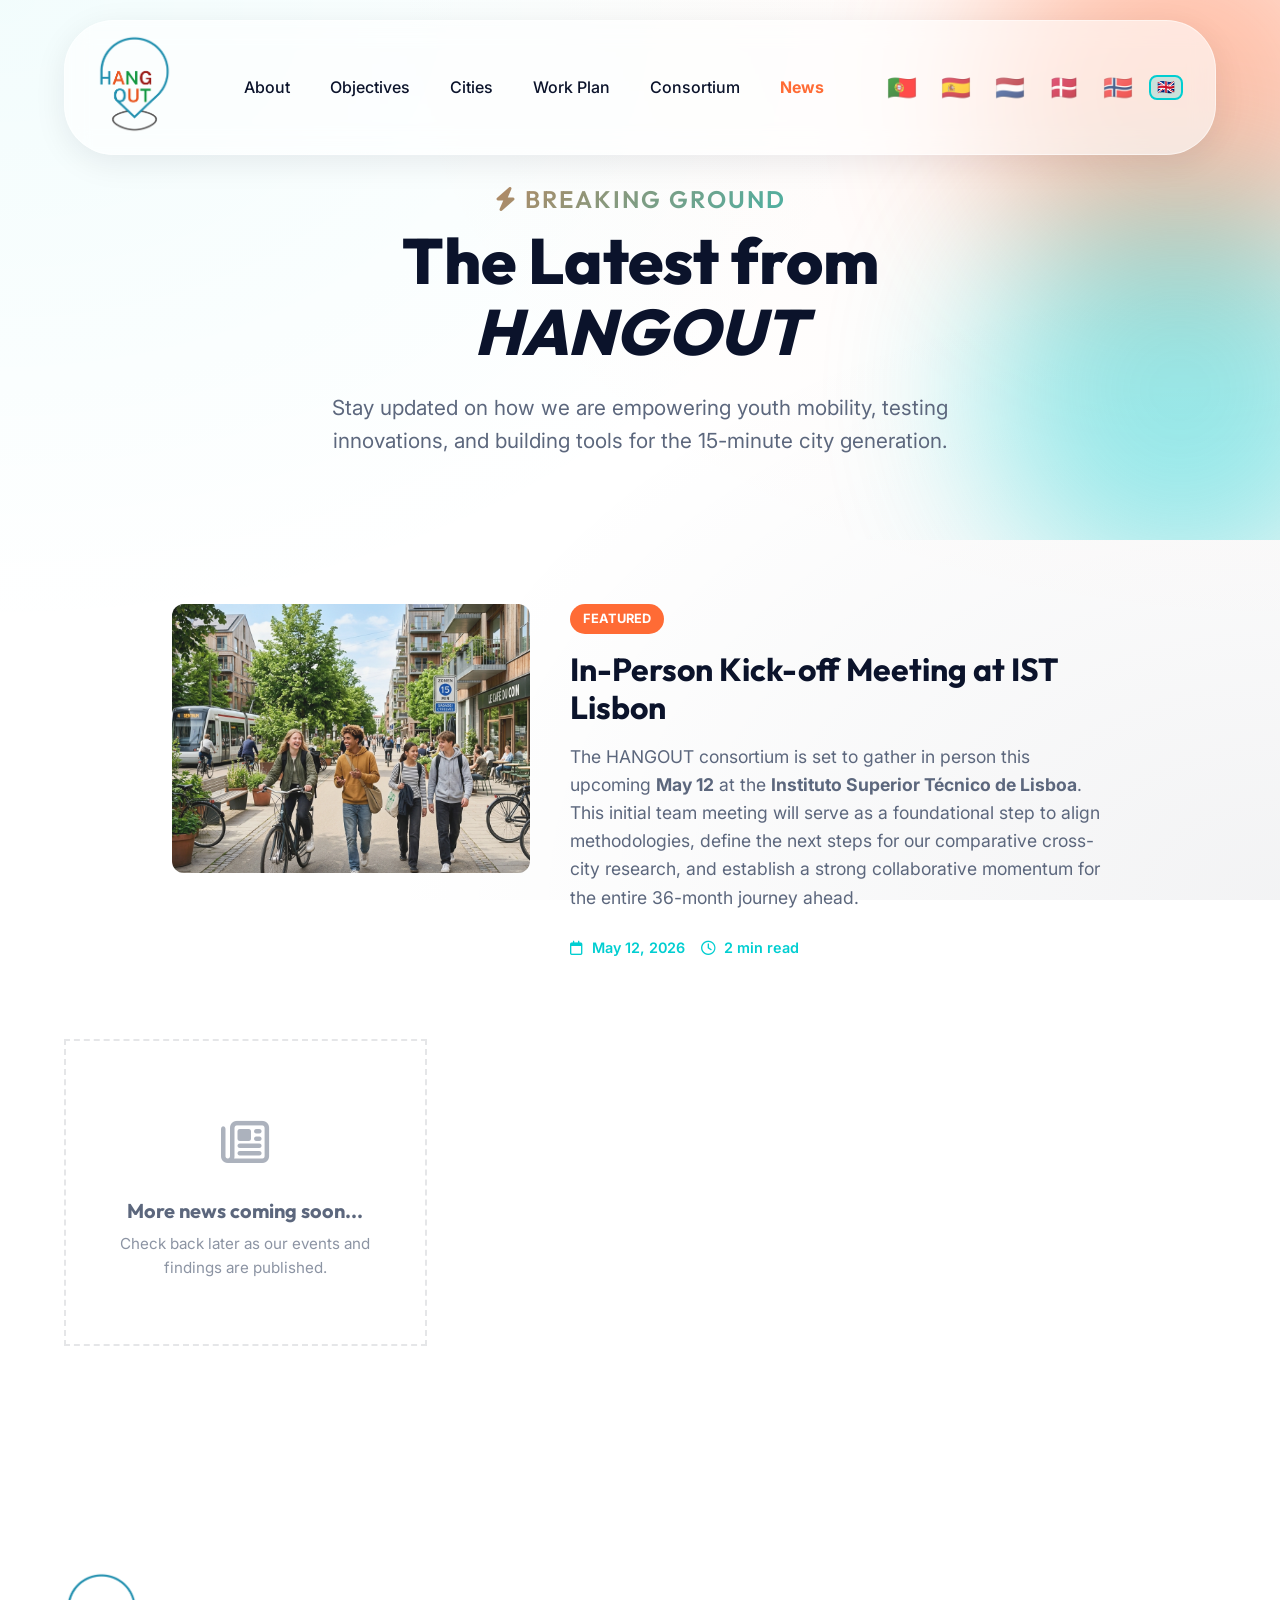
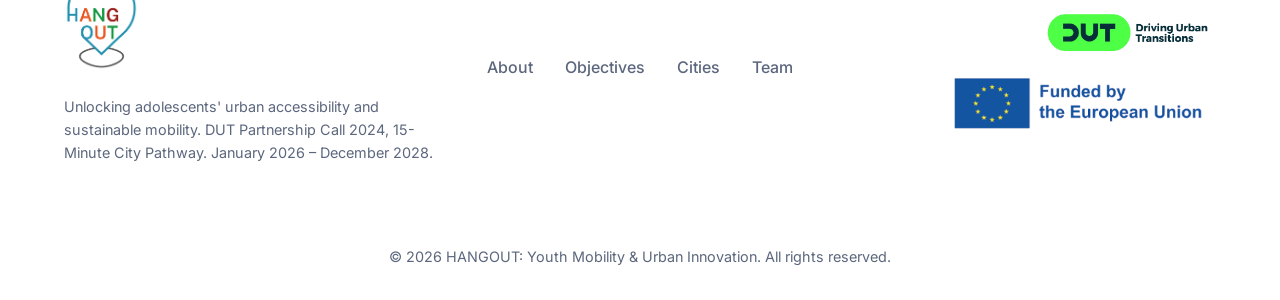
==== news.html @ 4d54ba06 "Logos global refactoring to remove backgrounds" ====
<!DOCTYPE html>
<html lang="en">

<head>
    <meta charset="UTF-8">
    <meta name="viewport" content="width=device-width, initial-scale=1.0">
    <meta name="description"
        content="Latest News - HANGOUT: Youth Mobility & Urban Innovation. Putting 14–18 year-olds at the centre of sustainable mobility planning.">
    <title>Latest News | HANGOUT Project</title>
    <link
        href="https://fonts.googleapis.com/css2?family=Inter:wght@300;400;500;600&family=Outfit:wght@400;600;800&display=swap"
        rel="stylesheet">
    <link rel="stylesheet" href="style.css">
    <link rel="stylesheet" href="https://cdnjs.cloudflare.com/ajax/libs/font-awesome/6.4.0/css/all.min.css">
</head>

<body>

    <!-- Glassmorphism Navigation -->
    <nav class="glass-nav" id="navbar">
        <div class="nav-container">
            <div class="brand">
                <a href="index.html">
                    <img src="12-logo.png" alt="Hangout Logo"
                        style="height: 100px; max-width: 350px; width: auto; object-fit: contain;">
                </a>
            </div>
            <button class="hamburger" id="hamburger" aria-label="Toggle menu">
                <i class="fa-solid fa-bars"></i>
            </button>
            <ul class="nav-links" id="nav-links">
                <li><a href="index.html#about"><span data-i18n="T_ABOUT"></span></a></li>
                <li><a href="index.html#objectives"><span data-i18n="T_OBJECTIVES"></span></a></li>
                <li><a href="index.html#cities"><span data-i18n="T_CITIES"></span></a></li>
                <li><a href="index.html#workpackages"><span data-i18n="T_WORK_PLAN"></span></a></li>
                <li><a href="index.html#consortium"><span data-i18n="T_CONSORTIUM"></span></a></li>
                <li><a href="news.html" style="color: var(--color-orange); font-weight: 700;"><span
                            data-i18n="T_NEWS"></span></a></li>
                <li class="lang-switcher" style="display: flex; gap: 8px; margin-left: 15px; align-items: center;">
                    <button class="flag-btn" data-lang="pt" title="Português (PT)"
                        onclick="switchLanguage('pt')">🇵🇹</button>
                    <button class="flag-btn" data-lang="es" title="Español" onclick="switchLanguage('es')">🇪🇸</button>
                    <button class="flag-btn" data-lang="nl" title="Nederlands"
                        onclick="switchLanguage('nl')">🇳🇱</button>
                    <button class="flag-btn" data-lang="da" title="Dansk" onclick="switchLanguage('da')">🇩🇰</button>
                    <button class="flag-btn" data-lang="no" title="Norsk" onclick="switchLanguage('no')">🇳🇴</button>
                    <button class="flag-btn active" data-lang="en" title="Reset to English"
                        onclick="switchLanguage('en')" style="font-size: 0.9rem;">🇬🇧</button>
                </li>
            </ul>
        </div>
    </nav>

    <!-- Hero Section for News -->
    <section class="hero" id="news-hero" style="min-height: 60vh; padding-top: 180px; align-items: flex-start;">
        <div class="ambient-orb orb-1" style="background: var(--color-orange);"></div>
        <div class="ambient-orb orb-2"
            style="background: var(--color-teal); width: 400px; height: 400px; right: -100px; left: auto;"></div>

        <div class="container text-center"
            style="text-align: center; max-width: 900px; margin: 0 auto; z-index: 10; position:relative;">
            <div class="subtitle text-gradient" style="font-size: 1.5rem; margin-bottom: 0.5rem;"><i
                    class="fa-solid fa-bolt"></i> <span data-i18n="T_BREAKING_GROUND"></span></div>
            <h1 class="headline" style="font-size: 4rem;"><span data-i18n="T_THE_LATEST_FROM"></span><span
                    style="font-style: italic; color: var(--color-navy);"><span data-i18n="T_HANGOUT"></span></span>
            </h1>
            <p class="description" style="margin: 0 auto; margin-top: 1.5rem; font-size: 1.3rem;"
                data-i18n="T_STAY_UPDATED_ON_HOW_WE_ARE_EMP"></p>
        </div>
    </section>

    <!-- News Grid Area -->
    <section class="news-updates" style="padding: 2rem 0 6rem; position: relative; z-index: 10;">
        <div class="container">
            <!-- News Feature Card -->
            <div class="partner-card"
                style="display: grid; grid-template-columns: 1fr 1.5fr; gap: 2.5rem; text-align: left; padding: 2rem; max-width: 1000px; margin: 0 auto 3rem; cursor: default; transform: none; height: auto;">
                <div
                    style="border-radius: 12px; overflow: hidden; background: rgba(0,0,0,0.05); aspect-ratio: 4/3; display: flex; align-items: center; justify-content: center;">
                    <img src="assets/youth_mobility_new.png" alt="Youth Mobility Kickoff"
                        style="width: 100%; height: 100%; object-fit: cover; opacity: 0.9;">
                </div>
                <div style="display: flex; flex-direction: column; justify-content: center;">
                    <span
                        style="display: inline-block; padding: 0.3rem 0.8rem; background: var(--color-orange); color: white; border-radius: 50px; font-size: 0.8rem; font-weight: 700; text-transform: uppercase; margin-bottom: 1rem; width: fit-content;"
                        data-i18n="T_FEATURED"></span>
                    <h3 style="font-family: var(--font-heading); font-size: 2rem; color: var(--color-navy); margin-bottom: 1rem; line-height: 1.2;"
                        data-i18n="T_IN_PERSON_KICK_OFF_MEETING_AT_"></h3>
                    <p style="color: var(--color-text-muted); font-size: 1.1rem; line-height: 1.6; margin-bottom: 1.5rem;"
                        data-i18n="T_THE_HANGOUT_CONSORTIUM_IS_SET_"></p>
                    <div
                        style="display: flex; align-items: center; gap: 1rem; font-size: 0.9rem; font-weight: 600; color: var(--color-teal);">
                        <span><i class="fa-regular fa-calendar" style="margin-right: 0.3rem;"></i> <span
                                data-i18n="T_MAY_12_2026"></span></span>
                        <span><i class="fa-regular fa-clock" style="margin-right: 0.3rem;"></i> <span
                                data-i18n="T_2_MIN_READ"></span></span>
                    </div>
                </div>
            </div>

            <!-- Standard News Grid -->
            <div
                style="display: grid; grid-template-columns: repeat(3, 1fr); gap: 2rem; max-width: 1200px; margin: 0 auto;">

                <div class="partner-card"
                    style="cursor: default; transform: none; height: auto; align-items: center; justify-content: center; text-align: center; padding: 4rem 2rem; background: rgba(255, 255, 255, 0.2); border: 2px dashed rgba(11, 19, 43, 0.1); min-height: 300px;">
                    <div style="font-size: 3rem; color: var(--color-text-muted); margin-bottom: 1rem; opacity: 0.5;">
                        <i class="fa-regular fa-newspaper"></i>
                    </div>
                    <h4 style="font-size: 1.25rem; color: var(--color-text-muted); margin-bottom: 0.5rem; line-height: 1.3;"
                        data-i18n="T_MORE_NEWS_COMING_SOON"></h4>
                    <p style="font-size: 0.95rem; color: var(--color-text-muted); opacity: 0.7;"
                        data-i18n="T_CHECK_BACK_LATER_AS_OUR_EVENTS"></p>
                </div>

            </div>
        </div>
    </section>

    <!-- Footer -->
    <footer class="glass-footer">
        <div class="container">
            <div class="footer-grid">
                <div>
                    <div class="brand">
                        <a href="index.html">
                            <img src="12-logo.png" alt="Hangout Logo"
                                style="height: 100px; width: auto; object-fit: contain;">
                        </a>
                    </div>
                    <p class="footer-note"><span data-i18n="T_UNLOCKING_ADOLESCENTS_URBAN_AC">Unlocking adolescents'
                            urban accessibility and sustainable mobility. DUT
                            Partnership Call 2024, 15-Minute City Pathway. January 2026 – December 2028.</span></p>
                </div>
                <ul class="footer-links">
                    <li><a href="index.html#about"><span data-i18n="T_ABOUT"></span></a></li>
                    <li><a href="index.html#objectives"><span data-i18n="T_OBJECTIVES"></span></a></li>
                    <li><a href="index.html#cities"><span data-i18n="T_CITIES"></span></a></li>
                    <li><a href="index.html#consortium"><span data-i18n="T_TEAM"></span></a></li>
                </ul>
                <div
                    style="display: flex; flex-direction: column; gap: 1rem; align-items: flex-end; justify-content: center;">
                    <img src="DUT.png" alt="DUT Logo"
                        style="height: 55px; width: auto; object-fit: contain; mix-blend-mode: multiply;">
                    <img src="EU.png" alt="EU Logo" style="height: 55px; width: auto; object-fit: contain;">
                </div>
            </div>
            <div class="copyright">
                <p>&copy; 2026 HANGOUT: Youth Mobility & Urban Innovation. All rights reserved.</p>
            </div>
        </div>
    </footer>

    <script src="script.js"></script>
    <script src="locales/en.js"></script>
    <script src="locales/pt.js"></script>
    <script src="locales/es.js"></script>
    <script src="locales/nl.js"></script>
    <script src="locales/da.js"></script>
    <script src="locales/no.js"></script>
    <script src="i18n.js"></script>
    <style>
        .flag-btn {
            background: none;
            border: 2px solid transparent;
            cursor: pointer;
            font-size: 1.5rem;
            padding: 2px 6px;
            border-radius: 8px;
            transition: all 0.2s ease;
            opacity: 0.7;
        }

        .flag-btn:hover {
            background: rgba(0, 0, 0, 0.05);
            transform: scale(1.1);
            opacity: 0.9;
        }

        .flag-btn.active {
            background: rgba(0, 206, 209, 0.2);
            border: 2px solid var(--color-teal, #00ced1);
            opacity: 1;
        }
    </style>
</body>

</html>
---- style.css ----
/* ==========================================================================
   CSS Variables & Design Tokens
   ========================================================================== */
:root {
    /* Color Palette */
    --color-bg: #FFFFFF;
    --color-text-main: #0B132B; /* Deep Navy Blue */
    --color-text-muted: #5C677D;
    
    --color-orange: #FF6B35; /* Vibrant Orange */
    --color-teal: #00CED1;   /* Teal */
    --color-navy: #0B132B;   /* Deep Navy Blue */

    /* Glassmorphism Variables */
    --glass-bg: rgba(255, 255, 255, 0.6);
    --glass-border: rgba(255, 255, 255, 0.5);
    --glass-shadow: 0 8px 32px 0 rgba(11, 19, 43, 0.08);
    --glass-blur: blur(12px);

    /* Typography */
    --font-heading: 'Outfit', sans-serif;
    --font-body: 'Inter', sans-serif;

    /* Transitions */
    --transition-smooth: all 0.4s cubic-bezier(0.25, 0.8, 0.25, 1);
}

/* ==========================================================================
   Base Styles
   ========================================================================== */
* {
    margin: 0;
    padding: 0;
    box-sizing: border-box;
}

html {
    scroll-behavior: smooth;
}

body {
    font-family: var(--font-body);
    background-color: var(--color-bg);
    color: var(--color-text-main);
    line-height: 1.6;
    overflow-x: hidden;
    /* Subtle mesh gradient background for Antigravity vibe */
    background-image: radial-gradient(at 0% 0%, rgba(0, 206, 209, 0.05) 0px, transparent 50%),
                      radial-gradient(at 100% 0%, rgba(255, 107, 53, 0.05) 0px, transparent 50%),
                      radial-gradient(at 100% 100%, rgba(11, 19, 43, 0.05) 0px, transparent 50%);
    background-attachment: fixed;
}

h1, h2, h3, h4, .subtitle, .brand-text {
    font-family: var(--font-heading);
}

a {
    text-decoration: none;
    color: inherit;
}

ul {
    list-style: none;
}

.container {
    max-width: 1400px;
    margin: 0 auto;
    padding: 0 5%;
}

/* ==========================================================================
   Typography & Utilities
   ========================================================================== */
.text-gradient {
    background: linear-gradient(135deg, var(--color-orange), var(--color-teal));
    -webkit-background-clip: text;
    -webkit-text-fill-color: transparent;
    background-clip: text;
}

.subtitle {
    font-size: 1.1rem;
    font-weight: 600;
    color: var(--color-teal);
    letter-spacing: 2px;
    text-transform: uppercase;
    margin-bottom: 1rem;
}

/* ==========================================================================
   Buttons
   ========================================================================== */
.btn-primary {
    display: inline-flex;
    align-items: center;
    justify-content: center;
    gap: 0.5rem;
    background: linear-gradient(135deg, var(--color-orange), #ff8c61);
    color: white;
    font-family: var(--font-heading);
    font-weight: 600;
    border-radius: 50px;
    transition: var(--transition-smooth);
    box-shadow: 0 10px 20px rgba(255, 107, 53, 0.3);
    border: 1px solid rgba(255, 255, 255, 0.3);
    position: relative;
    overflow: hidden;
}

.btn-primary::after {
    content: '';
    position: absolute;
    top: 0; left: -100%; width: 100%; height: 100%;
    background: linear-gradient(90deg, transparent, rgba(255,255,255,0.2), transparent);
    transition: all 0.6s ease;
}

.btn-primary:hover::after {
    left: 100%;
}

.btn-primary:hover {
    transform: translateY(-3px);
    box-shadow: 0 15px 25px rgba(255, 107, 53, 0.4);
}

.btn-primary.small {
    padding: 0.6rem 1.5rem;
    font-size: 0.95rem;
}

.btn-primary.large {
    padding: 1rem 2.5rem;
    font-size: 1.2rem;
}

.btn-outline {
    display: inline-flex;
    align-items: center;
    justify-content: center;
    gap: 0.5rem;
    background: transparent;
    color: white;
    font-family: var(--font-heading);
    font-weight: 600;
    border-radius: 50px;
    padding: 1rem 2.5rem;
    font-size: 1.2rem;
    transition: var(--transition-smooth);
    border: 2px solid rgba(255, 255, 255, 0.5);
}
.btn-outline:hover {
    background: white;
    color: var(--color-navy);
}

.btn-light {
    display: inline-flex;
    align-items: center;
    justify-content: center;
    gap: 0.5rem;
    background: white;
    color: var(--color-navy);
    font-family: var(--font-heading);
    font-weight: 600;
    border-radius: 50px;
    padding: 1rem 2.5rem;
    font-size: 1.2rem;
    transition: var(--transition-smooth);
}
.btn-light:hover {
    background: var(--color-teal);
    color: white;
    transform: translateY(-3px);
}

/* ==========================================================================
   Navigation (Glassmorphism)
   ========================================================================== */
.glass-nav {
    position: absolute;
    top: 20px;
    left: 50%;
    transform: translateX(-50%);
    width: 90%;
    max-width: 1200px;
    background: var(--glass-bg);
    backdrop-filter: var(--glass-blur);
    -webkit-backdrop-filter: var(--glass-blur);
    border: 1px solid var(--glass-border);
    border-radius: 50px;
    box-shadow: var(--glass-shadow);
    z-index: 1000;
    transition: var(--transition-smooth);
}

.nav-container {
    display: flex;
    justify-content: space-between;
    align-items: center;
    padding: 0.8rem 2rem;
}

.brand {
    display: flex;
    align-items: center;
    gap: 0.8rem;
}

.brand-text {
    font-size: 1.2rem;
    font-weight: 800;
    color: var(--color-navy);
    letter-spacing: 1px;
}

.hamburger {
    display: none;
    background: none;
    border: none;
    font-size: 1.8rem;
    color: var(--color-navy);
    cursor: pointer;
    transition: var(--transition-smooth);
}

.nav-links {
    display: flex;
    gap: 2.5rem;
    align-items: center;
}

.nav-links a {
    font-weight: 500;
    color: var(--color-text-main);
    transition: color 0.3s ease;
    position: relative;
}

.nav-links a::after {
    content: '';
    position: absolute;
    bottom: -4px;
    left: 0;
    width: 0;
    height: 2px;
    background: var(--color-teal);
    transition: width 0.3s ease;
}

.nav-links a:hover {
    color: var(--color-teal);
}

.nav-links a:hover::after {
    width: 100%;
}

/* ==========================================================================
   Hero Section
   ========================================================================== */
.hero {
    position: relative;
    min-height: 100vh;
    display: flex;
    align-items: center;
    padding-top: 150px; /* Offset for nav */
    overflow: hidden;
}

.ambient-orb {
    position: absolute;
    border-radius: 50%;
    filter: blur(80px);
    opacity: 0.4;
    z-index: -1;
    animation: floatOrb 10s infinite alternate cubic-bezier(0.4, 0, 0.2, 1);
}

.orb-1 { width: 400px; height: 400px; background: var(--color-teal); top: -100px; right: -100px; }
.orb-2 { width: 300px; height: 300px; background: var(--color-orange); bottom: -50px; left: -50px; animation-delay: -3s; }
.orb-3 { width: 250px; height: 250px; background: var(--color-navy); top: 40%; left: 30%; animation-delay: -6s; opacity: 0.2; }

@keyframes floatOrb {
    0% { transform: translate(0, 0) scale(1); }
    100% { transform: translate(30px, 50px) scale(1.1); }
}

.hero-content {
    display: grid;
    grid-template-columns: 1fr 1fr;
    gap: 3rem;
    width: 100%;
    align-items: center;
    z-index: 1;
}

.hero-text-area {
    padding-right: 2rem;
}

.headline {
    font-size: 4.5rem;
    font-weight: 800;
    line-height: 1.1;
    margin-bottom: 1.5rem;
    color: var(--color-navy);
}

.description {
    font-size: 1.2rem;
    color: var(--color-text-muted);
    margin-bottom: 2.5rem;
    max-width: 90%;
}

.hero-stats {
    display: flex; gap: 2.5rem; margin-top: 3.5rem;
    padding-top: 2.5rem; border-top: 1px solid var(--glass-border);
}
.stat-val {
    font-family: var(--font-heading); font-size: 2rem; font-weight: 600;
    color: var(--color-navy);
}
.stat-val sup { font-size: 1rem; vertical-align: super; }
.stat-lbl { font-size: 0.9rem; color: var(--color-text-muted); margin-top: 0.2rem; }

/* ==========================================================================
   Hero Composition (Antigravity 3D Area)
   ========================================================================== */
.hero-visual-area {
    position: relative;
    height: 600px;
    display: flex;
    justify-content: center;
    align-items: center;
    perspective: 1000px;
}

.composition-container {
    position: relative;
    width: 100%;
    height: 100%;
    transform-style: preserve-3d;
}

/* Main Video Glass Card */
.main-video-card {
    position: absolute;
    top: 50%;
    left: 50%;
    transform: translate(-50%, -50%);
    width: 90%;
    max-width: 600px;
    aspect-ratio: 16/9;
    background: rgba(255, 255, 255, 0.2);
    backdrop-filter: var(--glass-blur);
    border: 1px solid rgba(255, 255, 255, 0.4);
    border-radius: 24px;
    padding: 1rem;
    box-shadow: 0 20px 50px rgba(11, 19, 43, 0.15),
                inset 0 0 0 1px rgba(255, 255, 255, 0.5);
    z-index: 2;
}

.glass-header {
    display: flex;
    gap: 8px;
    margin-bottom: 12px;
}

.dot {
    width: 12px;
    height: 12px;
    border-radius: 50%;
}
.dot.red { background: #FF5F56; }
.dot.yellow { background: #FFBD2E; }
.dot.green { background: #27C93F; }

.hero-video {
    width: 100%;
    height: 100%;
    object-fit: contain;
    border-radius: 12px;
}

/* Floating Elements around video */
.floating-element {
    position: absolute;
    z-index: 3;
}

.glass-icon {
    width: 80px;
    height: 80px;
    display: flex;
    align-items: center;
    justify-content: center;
    font-size: 2.5rem;
    background: rgba(255, 255, 255, 0.7);
    backdrop-filter: blur(8px);
    border-radius: 20px;
    border: 1px solid rgba(255, 255, 255, 0.8);
    box-shadow: 0 15px 35px rgba(0,0,0,0.1);
    color: var(--color-navy);
}

.orange-glow { color: var(--color-orange) !important; box-shadow: 0 10px 25px rgba(255, 107, 53, 0.25) !important; }
.teal-glow { color: var(--color-teal) !important; box-shadow: 0 10px 25px rgba(0, 206, 209, 0.25) !important; }
.navy-glow { color: var(--color-navy) !important; box-shadow: 0 10px 25px rgba(11, 19, 43, 0.25) !important; }
.purple-glow { color: #9333ea !important; box-shadow: 0 10px 25px rgba(147, 51, 234, 0.25) !important; }
.pink-glow { color: #db2777 !important; box-shadow: 0 10px 25px rgba(219, 39, 119, 0.25) !important; }
.yellow-glow { color: #f59e0b !important; box-shadow: 0 10px 25px rgba(245, 158, 11, 0.25) !important; }

.el-1 { top: 15%; left: 10%; } /* Bicycle */
.el-2 { bottom: 15%; right: 5%; } /* Bus */
.el-3 { top: 20%; right: -5%; } /* Buildings */

/* Antigravity Animations */
.floating-element.floating-slow { animation: floatEl 6s ease-in-out infinite; }
.floating-element.floating-medium { animation: floatEl 5s ease-in-out infinite reverse; }
.floating-element.floating-fast { animation: floatEl 4s ease-in-out infinite; }
@keyframes floatEl {
    0% { transform: translateY(0px) rotate(0deg); }
    50% { transform: translateY(-15px) rotate(3deg); }
    100% { transform: translateY(0px) rotate(0deg); }
}

/* ==========================================================================
   Ticker Section
   ========================================================================== */
@keyframes tick { from{transform:translateX(0)} to{transform:translateX(-50%)} }
.ticker-wrap {
    background: rgba(255, 255, 255, 0.4);
    backdrop-filter: var(--glass-blur);
    border-top: 1px solid var(--glass-border);
    border-bottom: 1px solid var(--glass-border);
    overflow: hidden; padding: 1rem 0;
    position: relative; z-index: 10;
}
.ticker { display: inline-block; animation: tick 25s linear infinite; white-space: nowrap; }
.ticker-item {
    display: inline-flex; align-items: center; gap: 0.8rem;
    font-size: 0.9rem; font-weight: 600; letter-spacing: 0.05em;
    text-transform: uppercase; color: var(--color-navy); margin-right: 3rem;
}
.ticker-dot { width: 6px; height: 6px; border-radius: 50%; background: var(--color-orange); }

/* ==========================================================================
   About Section
   ========================================================================== */
.about { padding: 4rem 0; position: relative; z-index: 10; }
.grid-2 { display: grid; grid-template-columns: 1fr 1fr; gap: 4rem; align-items: start; }
.about-text p { margin-bottom: 1.5rem; font-size: 1.15rem; color: var(--color-text-muted); }
.about-tags { display: flex; flex-wrap: wrap; gap: 0.8rem; margin-top: 2rem; }
.tag {
    font-size: 0.85rem; font-weight: 500;
    padding: 0.5rem 1.2rem; border-radius: 50px;
    border: 1px solid var(--glass-border); color: var(--color-navy);
    background: rgba(255, 255, 255, 0.5); transition: var(--transition-smooth); cursor: default;
}
.tag:hover { background: var(--color-navy); color: white; border-color: var(--color-navy); }

.phase-card {
    background: rgba(255, 255, 255, 0.4); backdrop-filter: var(--glass-blur);
    border-radius: 20px; border: 1px solid var(--glass-border); padding: 1.5rem 2rem;
    margin-bottom: 1.5rem; transition: var(--transition-smooth);
}
.phase-card:hover { transform: translateY(-5px); background: rgba(255, 255, 255, 0.7); box-shadow: var(--glass-shadow); }
.phase-header { display: flex; align-items: center; gap: 1rem; margin-bottom: 0.8rem; }
.phase-num { width: 44px; height: 44px; border-radius: 12px; display: flex; align-items: center; justify-content: center; font-weight: 800; color: white; font-size: 1.1rem; }
.phase-num.s1 { background: var(--color-orange); }
.phase-num.s2 { background: var(--color-teal); }
.phase-num.s3 { background: var(--color-navy); }
.phase-card h4 { font-size: 1.1rem; color: var(--color-navy); margin-bottom: 0.5rem; }
.phase-card p { font-size: 0.95rem; color: var(--color-text-muted); }
.phase-months { display: block; margin-top: 0.5rem; font-size: 0.8rem; font-weight: 600; color: var(--color-teal); text-transform: uppercase;}

/* ==========================================================================
   Hero Visual Enhancement
   ========================================================================== */
.hero-image {
    width: 100%;
    height: 100%;
    object-fit: cover;
    border-radius: 12px;
}

.glass-tag {
    position: absolute;
    bottom: 15px;
    right: 15px;
    padding: 0.6rem 1.2rem;
    background: rgba(255, 255, 255, 0.4);
    backdrop-filter: blur(8px);
    -webkit-backdrop-filter: blur(8px);
    border: 1px solid rgba(255, 255, 255, 0.5);
    border-radius: 50px;
    color: var(--color-navy);
    font-weight: 700;
    font-size: 0.85rem;
    text-transform: uppercase;
    letter-spacing: 1px;
    box-shadow: 0 5px 15px rgba(0,0,0,0.1);
}

/* ==========================================================================
   Features/Objectives Section
   ========================================================================== */
.features { padding: 4rem 0; position: relative; z-index: 10; }
.section-header { text-align: center; margin-bottom: 4rem; }
.section-header h2 { font-size: 3rem; color: var(--color-navy); }

.cards-grid {
    display: grid;
    grid-template-columns: repeat(4, 1fr);
    gap: 2rem;
}

.glass-feature-card {
    background: rgba(255, 255, 255, 0.4);
    backdrop-filter: var(--glass-blur);
    border: 1px solid var(--glass-border);
    border-radius: 24px;
    padding: 2.5rem 2rem;
    display: flex; flex-direction: column;
    box-shadow: var(--glass-shadow);
    transition: all 0.5s cubic-bezier(0.25, 0.8, 0.25, 1);
    transform-style: preserve-3d;
}
.glass-feature-card:hover {
    background: rgba(255, 255, 255, 0.7);
    box-shadow: 0 25px 50px rgba(11, 19, 43, 0.1);
    border-color: rgba(255, 255, 255, 0.8);
}

.obj-so { font-weight: 800; color: var(--color-text-muted); margin-bottom: 1rem; }
.card-icon-wrapper {
    width: 60px; height: 60px; border-radius: 16px;
    display: flex; align-items: center; justify-content: center;
    font-size: 1.8rem; margin-bottom: 1.5rem;
    background: rgba(255, 255, 255, 0.8);
    box-shadow: 0 10px 20px rgba(0,0,0,0.05);
}
.card-icon-wrapper.orange { color: var(--color-orange); }
.card-icon-wrapper.teal { color: var(--color-teal); }
.card-icon-wrapper.navy { color: var(--color-navy); }
.card-icon-wrapper.purple { color: #9B5DE5; }

.glass-feature-card h3 { font-size: 1.25rem; color: var(--color-navy); margin-bottom: 1rem; font-weight: 600; line-height: 1.4; }
.glass-feature-card p { color: var(--color-text-muted); font-size: 0.95rem; }

/* ==========================================================================
   Cities Area
   ========================================================================== */
.cities { padding: 4rem 0; position: relative; z-index: 10; }
.cities-map-area { position: relative; }
.map-placeholder {
    border-radius: 24px; overflow: hidden; border: 1px solid var(--glass-border);
    height: 500px; position: relative; box-shadow: var(--glass-shadow); background: white;
}
#hangout-map { width: 100%; height: 100%; z-index: 1; }

.cities-list { display: flex; flex-direction: column; gap: 1.5rem; }
.city-row-card {
    background: rgba(255, 255, 255, 0.5); border: 1px solid var(--glass-border);
    backdrop-filter: var(--glass-blur); border-radius: 20px; padding: 1.5rem;
    display: flex; align-items: center; gap: 1.5rem; transition: var(--transition-smooth);
}
.city-row-card:hover { transform: translateX(10px); background: rgba(255, 255, 255, 0.8); box-shadow: var(--glass-shadow); }

.city-flag-big { font-size: 2.5rem; line-height: 1; }
.city-info h4 { font-size: 1.2rem; margin-bottom: 0.3rem; }
.city-info span { font-size: 0.95rem; color: var(--color-text-muted); }
.city-badge-sm {
    margin-left: auto;
    font-size: 0.75rem; font-weight: 700; text-transform: uppercase; padding: 0.4rem 0.8rem; border-radius: 50px;
}
.city-badge-sm.pilot { background: rgba(0, 206, 209, 0.2); color: var(--color-teal); }
.city-badge-sm.observer { background: rgba(11, 19, 43, 0.1); color: var(--color-navy); }

/* ==========================================================================
   Work Packages Area
   ========================================================================== */
.workpackages { padding: 4rem 0; position: relative; z-index: 10; }
.wp-grid { display: grid; grid-template-columns: 1fr 1fr; gap: 2rem; }
.wp-card {
    background: rgba(255, 255, 255, 0.5); backdrop-filter: var(--glass-blur);
    border: 1px solid var(--glass-border); border-radius: 20px; padding: 2rem;
    display: grid; grid-template-columns: auto 1fr auto; gap: 1.5rem; align-items: start;
    transition: var(--transition-smooth); box-shadow: var(--glass-shadow);
}
.wp-card:hover { transform: translateY(-5px); background: rgba(255, 255, 255, 0.8); }
.wp-num { width: 50px; height: 50px; border-radius: 12px; display: flex; align-items: center; justify-content: center; font-weight: 800; color: white; font-size: 1.2rem; }
.wp-body h4 { font-size: 1.1rem; margin-bottom: 0.5rem; }
.wp-body p { font-size: 0.95rem; color: var(--color-text-muted); }
.wp-meta { font-size: 0.85rem; font-weight: 600; color: var(--color-teal); text-align: right; }
.wp-card.full { grid-column: 1 / -1; }

/* ==========================================================================
   Consortium Area
   ========================================================================== */
.consortium { padding: 4rem 0; position: relative; z-index: 10; }
.partners-grid { display: grid; grid-template-columns: repeat(4, 1fr); gap: 2rem; }
.partner-card {
    perspective: 1000px;
    height: 340px; /* fixed height for grid */
    cursor: pointer;
    background: transparent;
}
.partner-card:hover .partner-card-inner {
    transform: translateY(-5px);
}
.partner-card-inner {
    position: relative;
    width: 100%;
    height: 100%;
    transition: transform 0.6s var(--transition-smooth);
    transform-style: preserve-3d;
}
.partner-card.flipped .partner-card-inner {
    transform: rotateY(180deg);
}
.partner-card.flipped:hover .partner-card-inner {
    transform: rotateY(180deg) translateY(-5px);
}
.partner-card-front, .partner-card-back {
    position: absolute;
    width: 100%;
    height: 100%;
    backface-visibility: hidden;
    background: rgba(255, 255, 255, 0.4); 
    backdrop-filter: var(--glass-blur); -webkit-backdrop-filter: var(--glass-blur);
    border: 1px solid var(--glass-border); border-radius: 20px; 
    padding: 2.5rem 1.5rem;
    display: flex; flex-direction: column; align-items: center; text-align: center; gap: 1.2rem;
    transition: var(--transition-smooth); box-shadow: var(--glass-shadow);
    overflow-y: auto;
}
.partner-card:hover .partner-card-front { 
    background: rgba(255, 255, 255, 0.8);
    box-shadow: 0 15px 35px rgba(11, 19, 43, 0.1);
}
.partner-card:hover .partner-card-back { 
    box-shadow: 0 15px 35px rgba(11, 19, 43, 0.1);
}
.partner-card-back {
    transform: rotateY(180deg);
    padding: 1.5rem;
    gap: 0;
    background: #FFFFFF;
}
.partner-card-front::-webkit-scrollbar, .partner-card-back::-webkit-scrollbar {
    width: 4px;
}
.partner-card-front::-webkit-scrollbar-thumb, .partner-card-back::-webkit-scrollbar-thumb {
    background: var(--color-teal);
    border-radius: 10px;
}
.partner-card-back h4 {
    color: var(--color-orange);
    margin-bottom: 0.8rem;
    width: 100%;
    text-align: center;
    font-size: 1.1rem;
    border-bottom: 1px solid rgba(11, 19, 43, 0.1);
    padding-bottom: 0.5rem;
    cursor: pointer;
    transition: color 0.3s;
    display: flex;
    justify-content: center;
    align-items: center;
    gap: 0.5rem;
}
.partner-card-back h4:hover {
    color: var(--color-teal);
}
.team-list {
    display: flex;
    flex-direction: column;
    gap: 0.8rem;
    width: 100%;
    font-size: 0.9rem;
    text-align: center;
    align-items: center;
}
.team-list > div {
    display: flex;
    flex-direction: column;
    align-items: center;
}
.team-list a {
    color: var(--color-navy);
    font-weight: 600;
    transition: color 0.3s;
    text-decoration: none;
    display: inline-flex;
    justify-content: center;
    align-items: center;
    gap: 0.5rem;
}
.team-list a:hover {
    color: var(--color-teal);
}
.team-role {
    font-size: 0.75rem;
    color: var(--color-text-muted);
    line-height: 1.2;
    display: block;
    margin-top: 0.2rem;
}
.partner-logo-wrap { height: 75px; display: flex; align-items: center; justify-content: center; }
.partner-logo-wrap img { max-height: 60px; max-width: 100%; object-fit: contain; mix-blend-mode: multiply; }
.partner-initials-fallback { width: 60px; height: 60px; border-radius: 12px; display: none; align-items: center; justify-content: center; color: white; font-weight: 800; }
.partner-card h4 { font-size: 1rem; }
.partner-country { font-size: 0.9rem; color: var(--color-text-muted); }
.partner-role-tag { font-size: 0.75rem; font-weight: 700; text-transform: uppercase; padding: 0.3rem 0.8rem; border-radius: 50px; margin-top: auto; }
.role-coord { background: rgba(255, 107, 53, 0.15); color: var(--color-orange); }
.role-partner { background: rgba(11, 19, 43, 0.1); color: var(--color-navy); }
.role-city { background: rgba(0, 206, 209, 0.15); color: var(--color-teal); }
.role-coop { background: rgba(11, 19, 43, 0.05); color: var(--color-text-muted); }

/* ==========================================================================
   CTA Section
   ========================================================================== */
.cta-section {
    background: rgba(255, 255, 255, 0.4);
    backdrop-filter: var(--glass-blur);
    padding: 6rem 0; text-align: center; color: var(--color-navy);
    border-radius: 40px; margin: 4rem 5%; position: relative; overflow: hidden;
    box-shadow: var(--glass-shadow);
    border: 1px solid var(--glass-border);
}
.cta-section::before {
    content: ''; position: absolute; top: -50%; left: -50%; width: 200%; height: 200%;
    background: radial-gradient(circle at center, rgba(0, 206, 209, 0.2) 0%, transparent 60%);
    animation: rotateGradient 20s linear infinite; z-index: 0; pointer-events: none;
}
@keyframes rotateGradient {
    100% { transform: rotate(360deg); }
}
.cta-content { position: relative; z-index: 10; }
.cta-section .section-header h2 { color: var(--color-navy); margin-bottom: 1rem; }
.cta-section p { font-size: 1.15rem; color: var(--color-text-muted); max-width: 600px; margin: 0 auto; }
.cta-buttons { display: flex; gap: 1.5rem; justify-content: center; margin-top: 2.5rem; }

/* CTA Floating Elements */
.cta-floating-elements {
    position: absolute;
    top: 0; left: 0; width: 100%; height: 100%;
    pointer-events: none;
    z-index: 1;
}

.glass-icon-mini {
    width: 60px;
    height: 60px;
    display: flex;
    align-items: center;
    justify-content: center;
    font-size: 1.5rem;
    background: rgba(255, 255, 255, 0.4);
    backdrop-filter: blur(8px);
    border-radius: 15px;
    border: 1px solid rgba(255, 255, 255, 0.6);
    box-shadow: 0 10px 25px rgba(0,0,0,0.05);
    color: var(--color-navy);
}

.cta-el-1 { top: 15%; left: 8%; }
.cta-el-2 { bottom: 20%; left: 12%; }
.cta-el-3 { top: 25%; right: 10%; }
.cta-el-4 { bottom: 15%; right: 15%; }

@media (max-width: 1024px) {
    .cta-el-1, .cta-el-4 { display: none; }
}
@media (max-width: 768px) {
    .cta-floating-elements { display: none; }
}

/* ==========================================================================
   Footer
   ========================================================================== */
.glass-footer {
    padding: 4rem 0 2rem; margin-top: 4rem;
    background: rgba(255, 255, 255, 0.5); backdrop-filter: blur(5px);
    border-top: 1px solid rgba(255, 255, 255, 0.5); color: var(--color-text-muted);
}
.footer-grid { display: grid; grid-template-columns: 1fr auto 1fr; gap: 2rem; align-items: center; margin-bottom: 3rem; }
.footer-note { font-size: 0.9rem; margin-top: 1rem; line-height: 1.6; }
.footer-links { display: flex; gap: 2rem; justify-content: center; font-weight: 500; }
.footer-links a:hover { color: var(--color-orange); }
.dut-box { background: rgba(255,255,255,0.8); border-radius: 16px; padding: 1.5rem; text-align: right; box-shadow: var(--glass-shadow); }
.dut-box small { display: block; font-size: 0.8rem; font-weight: 700; color: var(--color-teal); text-transform: uppercase; margin-bottom: 0.5rem; }
.dut-box span { font-size: 0.9rem; }
.copyright { text-align: center; border-top: 1px solid var(--glass-border); padding-top: 2rem; font-size: 0.9rem; }

/* ==========================================================================
   Responsive Design
   ========================================================================== */
@media (max-width: 1024px) {
    .hamburger { display: block; }
    .nav-links {
        position: absolute;
        top: 100%;
        left: 0;
        right: 0;
        background: rgba(255, 255, 255, 0.95);
        backdrop-filter: var(--glass-blur);
        -webkit-backdrop-filter: var(--glass-blur);
        flex-direction: column;
        padding: 2rem;
        border-radius: 20px;
        box-shadow: var(--glass-shadow);
        border: 1px solid var(--glass-border);
        gap: 1.5rem;
        opacity: 0;
        visibility: hidden;
        transform: translateY(-20px);
        transition: var(--transition-smooth);
        text-align: center;
    }
    .nav-links.active {
        opacity: 1;
        visibility: visible;
        transform: translateY(10px);
    }
    .lang-switcher {
        margin-left: 0 !important;
        justify-content: center;
        flex-wrap: wrap;
        margin-top: 1rem;
    }

    .headline { font-size: 3.5rem; }
    .grid-2 { grid-template-columns: 1fr; }
    .about-text { padding-right: 0; }
    .cards-grid, .partners-grid { grid-template-columns: repeat(2, 1fr); }
    .footer-grid { grid-template-columns: 1fr; text-align: center; }
    .dut-box { text-align: center; }
    .wp-grid { grid-template-columns: 1fr; }
}

@media (max-width: 768px) {
    .hero-content { grid-template-columns: 1fr; text-align: center; padding-top: 4rem; }
    .hero-text-area { padding-right: 0; }
    .hero-stats { justify-content: center; flex-wrap: wrap; }
    
    .cards-grid, .partners-grid { grid-template-columns: 1fr; }
    .cta-buttons { flex-direction: column; }
}
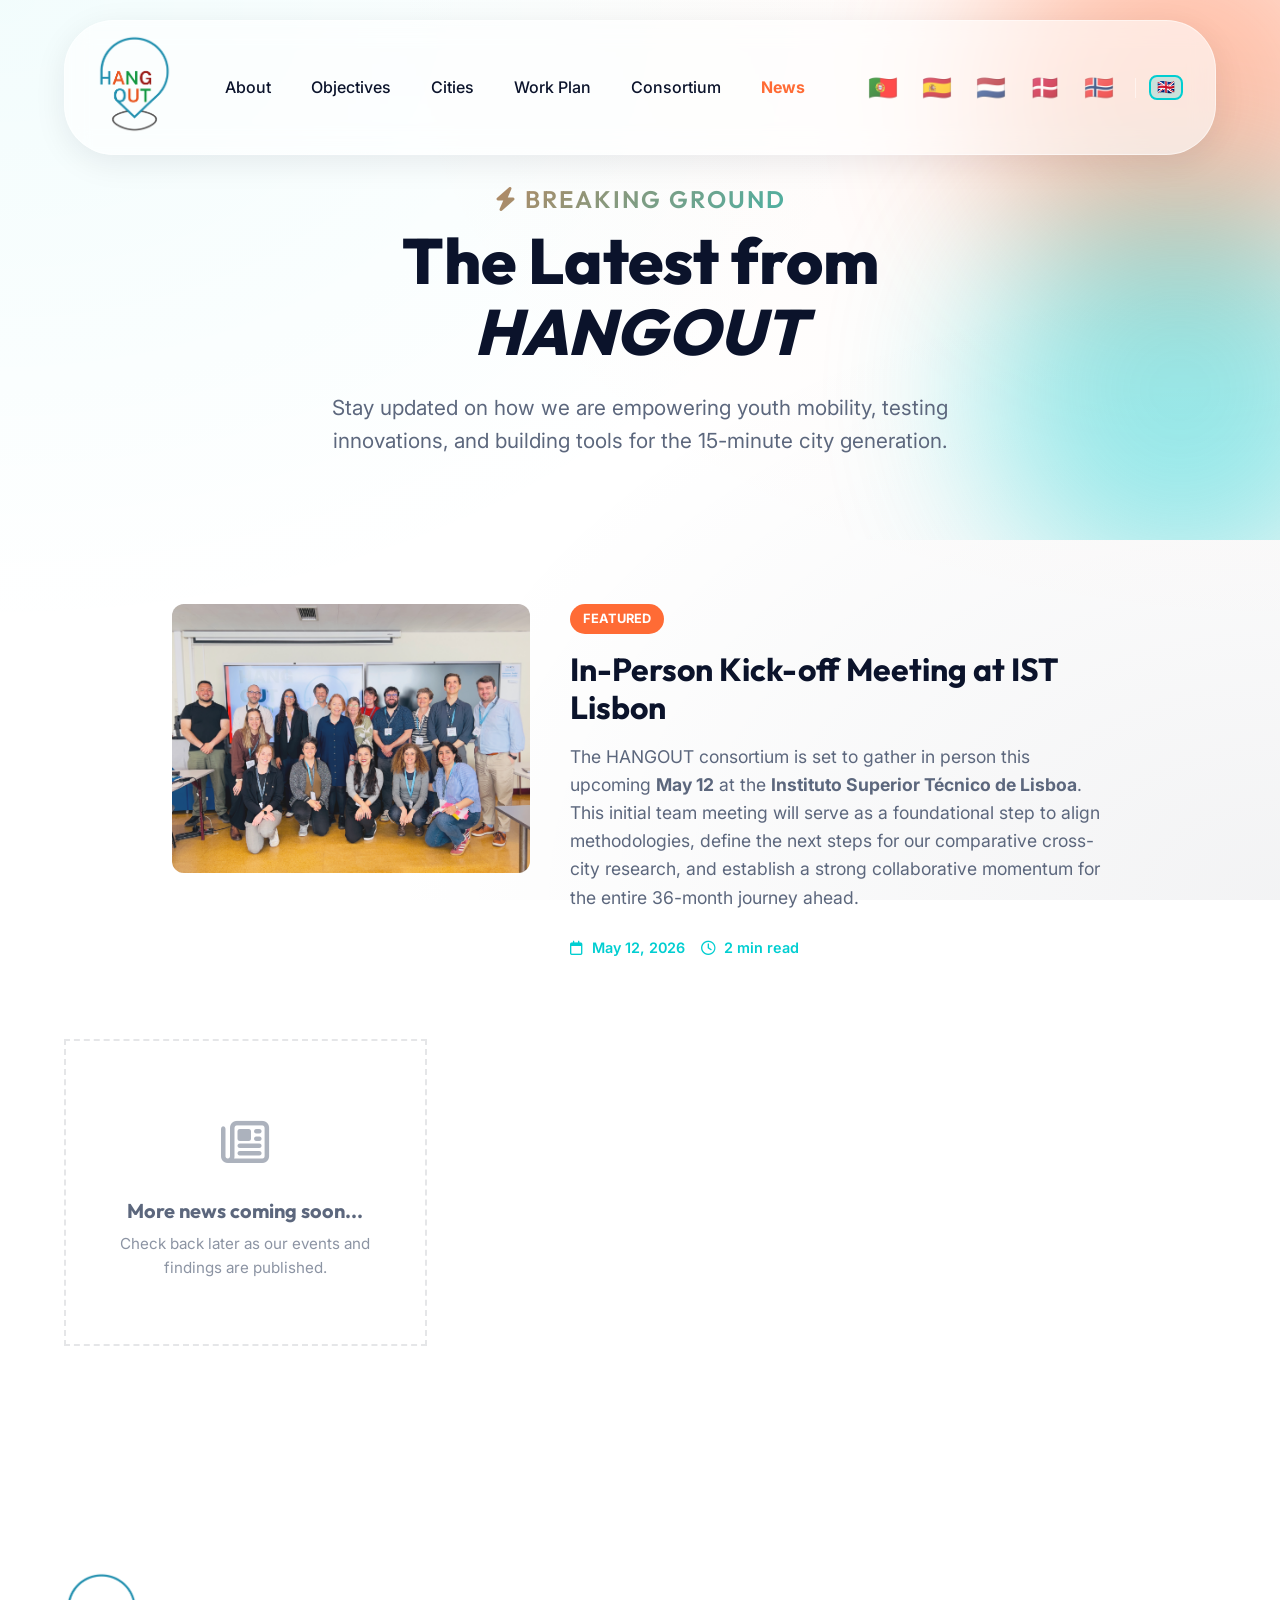
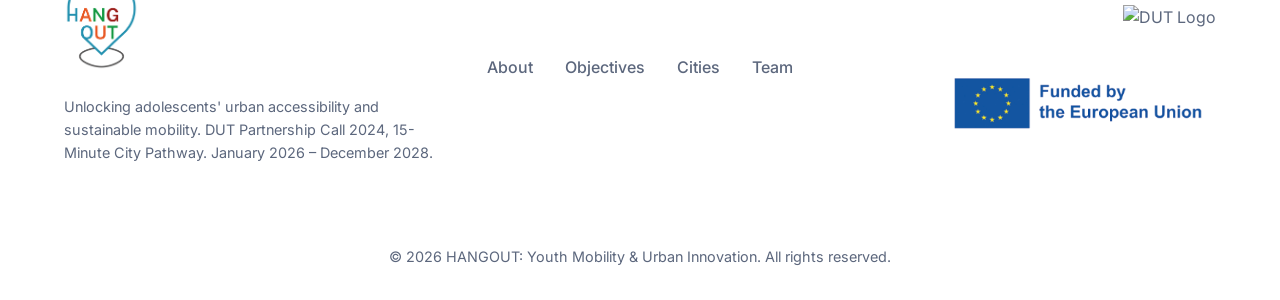
==== commit 05d6be48: "news_consortium" ====
--- a/news.html
+++ b/news.html
@@ -25,27 +25,21 @@
                         style="height: 100px; max-width: 350px; width: auto; object-fit: contain;">
                 </a>
             </div>
-            <button class="hamburger" id="hamburger" aria-label="Toggle menu">
-                <i class="fa-solid fa-bars"></i>
-            </button>
-            <ul class="nav-links" id="nav-links">
-                <li><a href="index.html#about"><span data-i18n="T_ABOUT"></span></a></li>
-                <li><a href="index.html#objectives"><span data-i18n="T_OBJECTIVES"></span></a></li>
-                <li><a href="index.html#cities"><span data-i18n="T_CITIES"></span></a></li>
-                <li><a href="index.html#workpackages"><span data-i18n="T_WORK_PLAN"></span></a></li>
-                <li><a href="index.html#consortium"><span data-i18n="T_CONSORTIUM"></span></a></li>
-                <li><a href="news.html" style="color: var(--color-orange); font-weight: 700;"><span
-                            data-i18n="T_NEWS"></span></a></li>
+            <ul class="nav-links">
+                <li><a href="index.html#about">About</a></li>
+                <li><a href="index.html#objectives">Objectives</a></li>
+                <li><a href="index.html#cities">Cities</a></li>
+                <li><a href="index.html#workpackages">Work Plan</a></li>
+                <li><a href="index.html#consortium">Consortium</a></li>
+                <li><a href="news.html" style="color: var(--color-orange); font-weight: 700;">News</a></li>
                 <li class="lang-switcher" style="display: flex; gap: 8px; margin-left: 15px; align-items: center;">
-                    <button class="flag-btn" data-lang="pt" title="Português (PT)"
-                        onclick="switchLanguage('pt')">🇵🇹</button>
+                    <button class="flag-btn" data-lang="pt" title="Português (PT)" onclick="switchLanguage('pt')">🇵🇹</button>
                     <button class="flag-btn" data-lang="es" title="Español" onclick="switchLanguage('es')">🇪🇸</button>
-                    <button class="flag-btn" data-lang="nl" title="Nederlands"
-                        onclick="switchLanguage('nl')">🇳🇱</button>
+                    <button class="flag-btn" data-lang="nl" title="Nederlands" onclick="switchLanguage('nl')">🇳🇱</button>
                     <button class="flag-btn" data-lang="da" title="Dansk" onclick="switchLanguage('da')">🇩🇰</button>
                     <button class="flag-btn" data-lang="no" title="Norsk" onclick="switchLanguage('no')">🇳🇴</button>
-                    <button class="flag-btn active" data-lang="en" title="Reset to English"
-                        onclick="switchLanguage('en')" style="font-size: 0.9rem;">🇬🇧</button>
+                    <div style="width: 1px; height: 20px; background: var(--glass-border); margin: 0 5px;"></div>
+                    <button class="flag-btn active" data-lang="en" title="Reset to English" onclick="switchLanguage('en')" style="font-size: 0.9rem;">🇬🇧</button>
                 </li>
             </ul>
         </div>
@@ -60,12 +54,13 @@
         <div class="container text-center"
             style="text-align: center; max-width: 900px; margin: 0 auto; z-index: 10; position:relative;">
             <div class="subtitle text-gradient" style="font-size: 1.5rem; margin-bottom: 0.5rem;"><i
-                    class="fa-solid fa-bolt"></i> <span data-i18n="T_BREAKING_GROUND"></span></div>
-            <h1 class="headline" style="font-size: 4rem;"><span data-i18n="T_THE_LATEST_FROM"></span><span
-                    style="font-style: italic; color: var(--color-navy);"><span data-i18n="T_HANGOUT"></span></span>
-            </h1>
-            <p class="description" style="margin: 0 auto; margin-top: 1.5rem; font-size: 1.3rem;"
-                data-i18n="T_STAY_UPDATED_ON_HOW_WE_ARE_EMP"></p>
+                    class="fa-solid fa-bolt"></i> Breaking Ground</div>
+            <h1 class="headline" style="font-size: 4rem;">The Latest from <span
+                    style="font-style: italic; color: var(--color-navy);">HANGOUT</span></h1>
+            <p class="description" style="margin: 0 auto; margin-top: 1.5rem; font-size: 1.3rem;">
+                Stay updated on how we are empowering youth mobility, testing innovations, and building tools for the
+                15-minute city generation.
+            </p>
         </div>
     </section>
 
@@ -77,23 +72,26 @@
                 style="display: grid; grid-template-columns: 1fr 1.5fr; gap: 2.5rem; text-align: left; padding: 2rem; max-width: 1000px; margin: 0 auto 3rem; cursor: default; transform: none; height: auto;">
                 <div
                     style="border-radius: 12px; overflow: hidden; background: rgba(0,0,0,0.05); aspect-ratio: 4/3; display: flex; align-items: center; justify-content: center;">
-                    <img src="assets/youth_mobility_new.png" alt="Youth Mobility Kickoff"
+                    <img src="IMG_4192.jpeg" alt="Youth Mobility Kickoff"
                         style="width: 100%; height: 100%; object-fit: cover; opacity: 0.9;">
                 </div>
                 <div style="display: flex; flex-direction: column; justify-content: center;">
                     <span
-                        style="display: inline-block; padding: 0.3rem 0.8rem; background: var(--color-orange); color: white; border-radius: 50px; font-size: 0.8rem; font-weight: 700; text-transform: uppercase; margin-bottom: 1rem; width: fit-content;"
-                        data-i18n="T_FEATURED"></span>
-                    <h3 style="font-family: var(--font-heading); font-size: 2rem; color: var(--color-navy); margin-bottom: 1rem; line-height: 1.2;"
-                        data-i18n="T_IN_PERSON_KICK_OFF_MEETING_AT_"></h3>
-                    <p style="color: var(--color-text-muted); font-size: 1.1rem; line-height: 1.6; margin-bottom: 1.5rem;"
-                        data-i18n="T_THE_HANGOUT_CONSORTIUM_IS_SET_"></p>
+                        style="display: inline-block; padding: 0.3rem 0.8rem; background: var(--color-orange); color: white; border-radius: 50px; font-size: 0.8rem; font-weight: 700; text-transform: uppercase; margin-bottom: 1rem; width: fit-content;">Featured</span>
+                    <h3
+                        style="font-family: var(--font-heading); font-size: 2rem; color: var(--color-navy); margin-bottom: 1rem; line-height: 1.2;">
+                        In-Person Kick-off Meeting at IST Lisbon</h3>
+                    <p
+                        style="color: var(--color-text-muted); font-size: 1.1rem; line-height: 1.6; margin-bottom: 1.5rem;">
+                        The HANGOUT consortium is set to gather in person this upcoming <strong>May 12</strong> at the
+                        <strong>Instituto Superior Técnico de Lisboa</strong>. This initial team meeting will serve as a
+                        foundational step to align methodologies, define the next steps for our comparative cross-city
+                        research, and establish a strong collaborative momentum for the entire 36-month journey ahead.
+                    </p>
                     <div
                         style="display: flex; align-items: center; gap: 1rem; font-size: 0.9rem; font-weight: 600; color: var(--color-teal);">
-                        <span><i class="fa-regular fa-calendar" style="margin-right: 0.3rem;"></i> <span
-                                data-i18n="T_MAY_12_2026"></span></span>
-                        <span><i class="fa-regular fa-clock" style="margin-right: 0.3rem;"></i> <span
-                                data-i18n="T_2_MIN_READ"></span></span>
+                        <span><i class="fa-regular fa-calendar" style="margin-right: 0.3rem;"></i> May 12, 2026</span>
+                        <span><i class="fa-regular fa-clock" style="margin-right: 0.3rem;"></i> 2 min read</span>
                     </div>
                 </div>
             </div>
@@ -107,10 +105,11 @@
                     <div style="font-size: 3rem; color: var(--color-text-muted); margin-bottom: 1rem; opacity: 0.5;">
                         <i class="fa-regular fa-newspaper"></i>
                     </div>
-                    <h4 style="font-size: 1.25rem; color: var(--color-text-muted); margin-bottom: 0.5rem; line-height: 1.3;"
-                        data-i18n="T_MORE_NEWS_COMING_SOON"></h4>
-                    <p style="font-size: 0.95rem; color: var(--color-text-muted); opacity: 0.7;"
-                        data-i18n="T_CHECK_BACK_LATER_AS_OUR_EVENTS"></p>
+                    <h4
+                        style="font-size: 1.25rem; color: var(--color-text-muted); margin-bottom: 0.5rem; line-height: 1.3;">
+                        More news coming soon...</h4>
+                    <p style="font-size: 0.95rem; color: var(--color-text-muted); opacity: 0.7;">Check back later as our
+                        events and findings are published.</p>
                 </div>
 
             </div>
@@ -128,20 +127,17 @@
                                 style="height: 100px; width: auto; object-fit: contain;">
                         </a>
                     </div>
-                    <p class="footer-note"><span data-i18n="T_UNLOCKING_ADOLESCENTS_URBAN_AC">Unlocking adolescents'
-                            urban accessibility and sustainable mobility. DUT
-                            Partnership Call 2024, 15-Minute City Pathway. January 2026 – December 2028.</span></p>
+                    <p class="footer-note">Unlocking adolescents' urban accessibility and sustainable mobility. DUT
+                        Partnership Call 2024, 15-Minute City Pathway. January 2026 – December 2028.</p>
                 </div>
                 <ul class="footer-links">
-                    <li><a href="index.html#about"><span data-i18n="T_ABOUT"></span></a></li>
-                    <li><a href="index.html#objectives"><span data-i18n="T_OBJECTIVES"></span></a></li>
-                    <li><a href="index.html#cities"><span data-i18n="T_CITIES"></span></a></li>
-                    <li><a href="index.html#consortium"><span data-i18n="T_TEAM"></span></a></li>
+                    <li><a href="index.html#about">About</a></li>
+                    <li><a href="index.html#objectives">Objectives</a></li>
+                    <li><a href="index.html#cities">Cities</a></li>
+                    <li><a href="index.html#consortium">Team</a></li>
                 </ul>
-                <div
-                    style="display: flex; flex-direction: column; gap: 1rem; align-items: flex-end; justify-content: center;">
-                    <img src="DUT.png" alt="DUT Logo"
-                        style="height: 55px; width: auto; object-fit: contain; mix-blend-mode: multiply;">
+                <div style="display: flex; flex-direction: column; gap: 1rem; align-items: flex-end; justify-content: center;">
+                    <img src="DUT.jpg" alt="DUT Logo" style="height: 55px; width: auto; object-fit: contain; mix-blend-mode: multiply;">
                     <img src="EU.png" alt="EU Logo" style="height: 55px; width: auto; object-fit: contain;">
                 </div>
             </div>
@@ -151,14 +147,66 @@
         </div>
     </footer>
 
-    <script src="script.js"></script>
-    <script src="locales/en.js"></script>
-    <script src="locales/pt.js"></script>
-    <script src="locales/es.js"></script>
-    <script src="locales/nl.js"></script>
-    <script src="locales/da.js"></script>
-    <script src="locales/no.js"></script>
-    <script src="i18n.js"></script>
+    <script src="translations.js"></script>
+    <script type="text/javascript">
+        let currentLang = 'en';
+
+        function switchLanguage(lang) {
+            if (currentLang === lang) return;
+            currentLang = lang;
+
+            // Update active state of buttons
+            document.querySelectorAll('.flag-btn').forEach(btn => {
+                if (btn.dataset.lang === lang) {
+                    btn.classList.add('active');
+                } else {
+                    btn.classList.remove('active');
+                }
+            });
+
+            // Translate all text nodes
+            const walk = document.createTreeWalker(document.body, NodeFilter.SHOW_TEXT, null, false);
+            let node;
+            const nodesToUpdate = [];
+            while(node = walk.nextNode()) {
+                if (node.parentElement && node.parentElement.tagName === 'SCRIPT') continue;
+                if (node.parentElement && node.parentElement.tagName === 'STYLE') continue;
+                
+                const text = node.nodeValue.trim();
+                if (!text || text === '') continue;
+                
+                // Store original English text if not already stored
+                if (!node.originalText) {
+                    node.originalText = node.nodeValue;
+                }
+
+                const originalText = node.originalText;
+                
+                // Match leading whitespace, content, and trailing whitespace
+                const match = originalText.match(/^(\s*)([\s\S]*?)(\s*)$/);
+                if (!match) continue;
+                
+                // Normalize internal whitespace (newlines, tabs) to a single space for dictionary lookup
+                const lookupKey = match[2].replace(/\s+/g, ' ');
+                const lookupKeyFull = originalText.replace(/\s+/g, ' ');
+                if (!lookupKey) continue;
+                
+                // If translation exists, update
+                if (translations[lang] && translations[lang][lookupKey]) {
+                    nodesToUpdate.push({ node, newValue: match[1] + translations[lang][lookupKey] + match[3] });
+                } else if (translations[lang] && translations[lang][lookupKeyFull]) {
+                    nodesToUpdate.push({ node, newValue: translations[lang][lookupKeyFull] });
+                } else if (lang === 'en') {
+                    // Reset to English
+                    nodesToUpdate.push({ node, newValue: originalText });
+                }
+            }
+            
+            nodesToUpdate.forEach(item => {
+                item.node.nodeValue = item.newValue;
+            });
+        }
+    </script>
     <style>
         .flag-btn {
             background: none;
@@ -170,13 +218,11 @@
             transition: all 0.2s ease;
             opacity: 0.7;
         }
-
         .flag-btn:hover {
             background: rgba(0, 0, 0, 0.05);
             transform: scale(1.1);
             opacity: 0.9;
         }
-
         .flag-btn.active {
             background: rgba(0, 206, 209, 0.2);
             border: 2px solid var(--color-teal, #00ced1);
--- a/style.css
+++ b/style.css
@@ -798,6 +798,19 @@
 .dut-box small { display: block; font-size: 0.8rem; font-weight: 700; color: var(--color-teal); text-transform: uppercase; margin-bottom: 0.5rem; }
 .dut-box span { font-size: 0.9rem; }
 .copyright { text-align: center; border-top: 1px solid var(--glass-border); padding-top: 2rem; font-size: 0.9rem; }
+
+/* ==========================================================================
+   News Page Layouts
+   ========================================================================== */
+.news-feature-card {
+    display: grid;
+    grid-template-columns: 1fr 1.5fr;
+}
+
+.news-grid {
+    display: grid;
+    grid-template-columns: repeat(3, 1fr);
+}
 
 /* ==========================================================================
    Responsive Design
@@ -840,6 +853,7 @@
     .grid-2 { grid-template-columns: 1fr; }
     .about-text { padding-right: 0; }
     .cards-grid, .partners-grid { grid-template-columns: repeat(2, 1fr); }
+    .news-grid { grid-template-columns: repeat(2, 1fr); }
     .footer-grid { grid-template-columns: 1fr; text-align: center; }
     .dut-box { text-align: center; }
     .wp-grid { grid-template-columns: 1fr; }
@@ -851,5 +865,7 @@
     .hero-stats { justify-content: center; flex-wrap: wrap; }
     
     .cards-grid, .partners-grid { grid-template-columns: 1fr; }
+    .news-feature-card { grid-template-columns: 1fr; }
+    .news-grid { grid-template-columns: 1fr; }
     .cta-buttons { flex-direction: column; }
 }
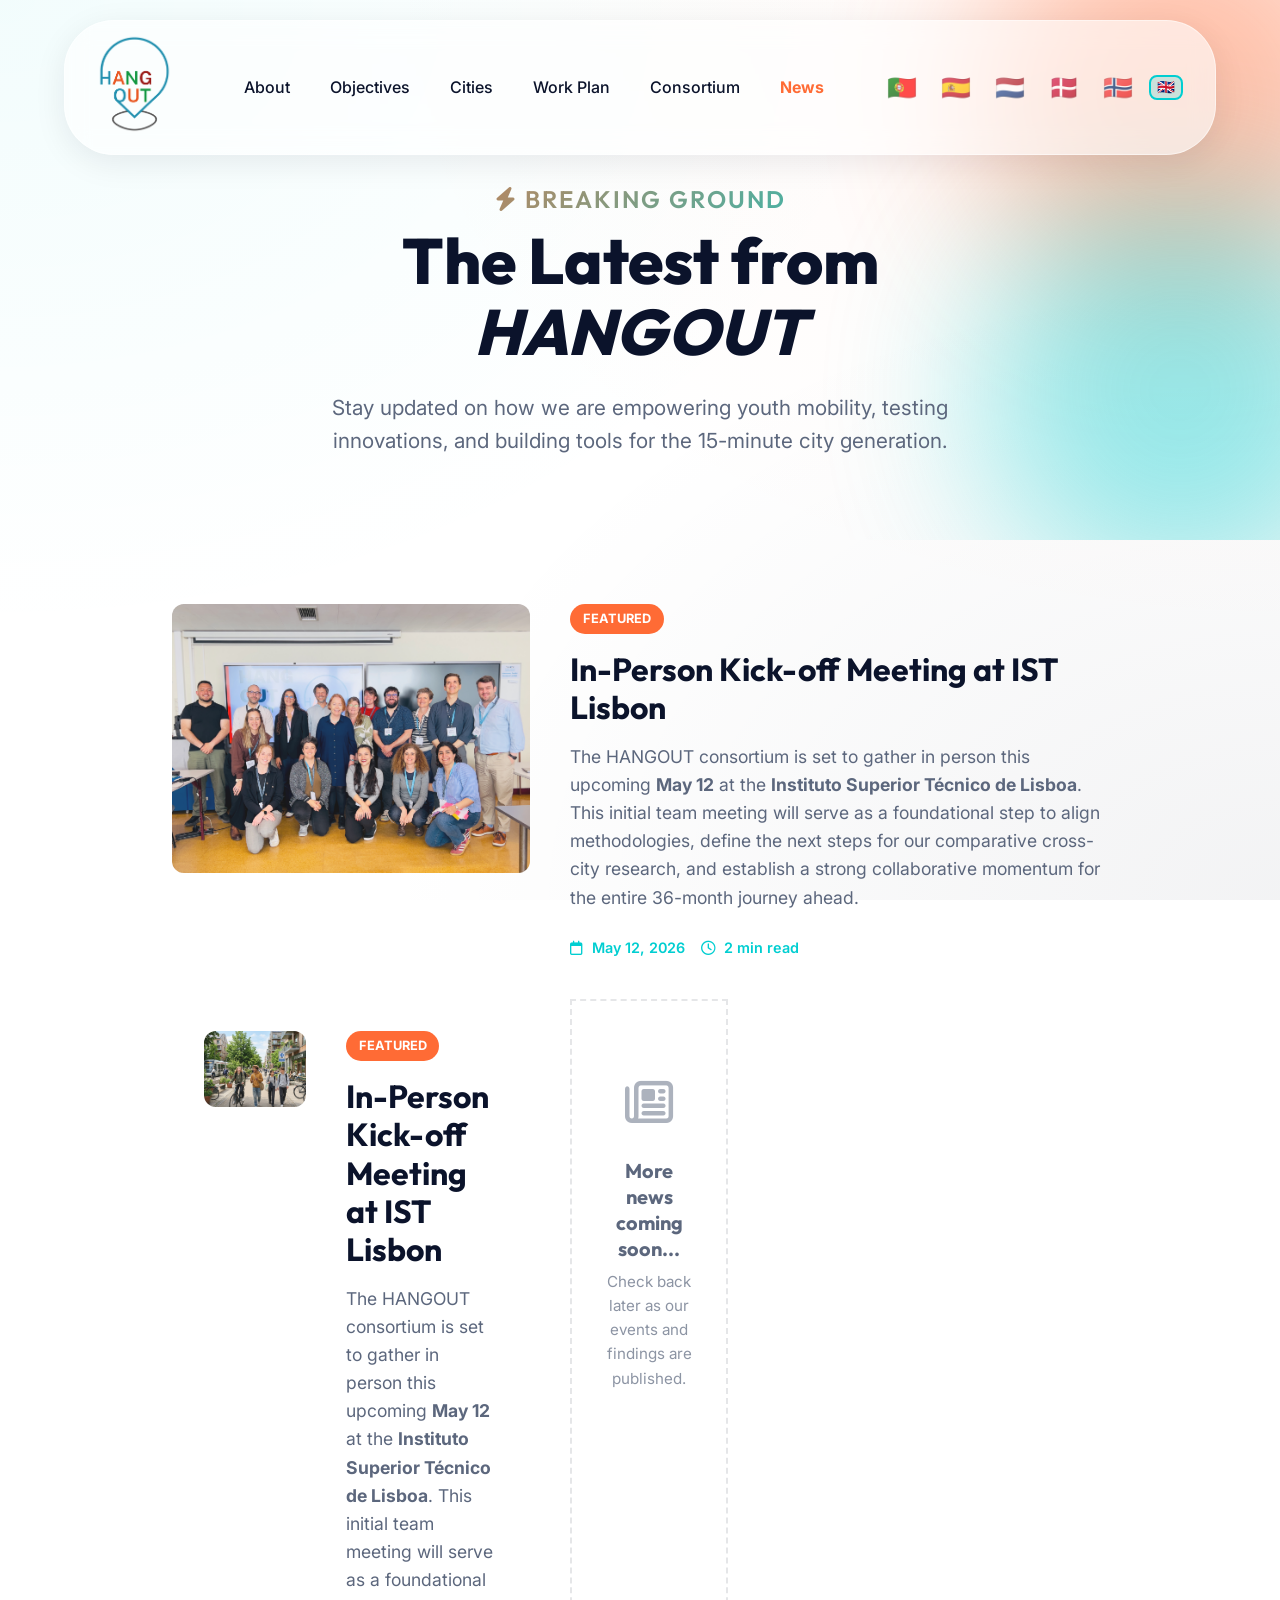
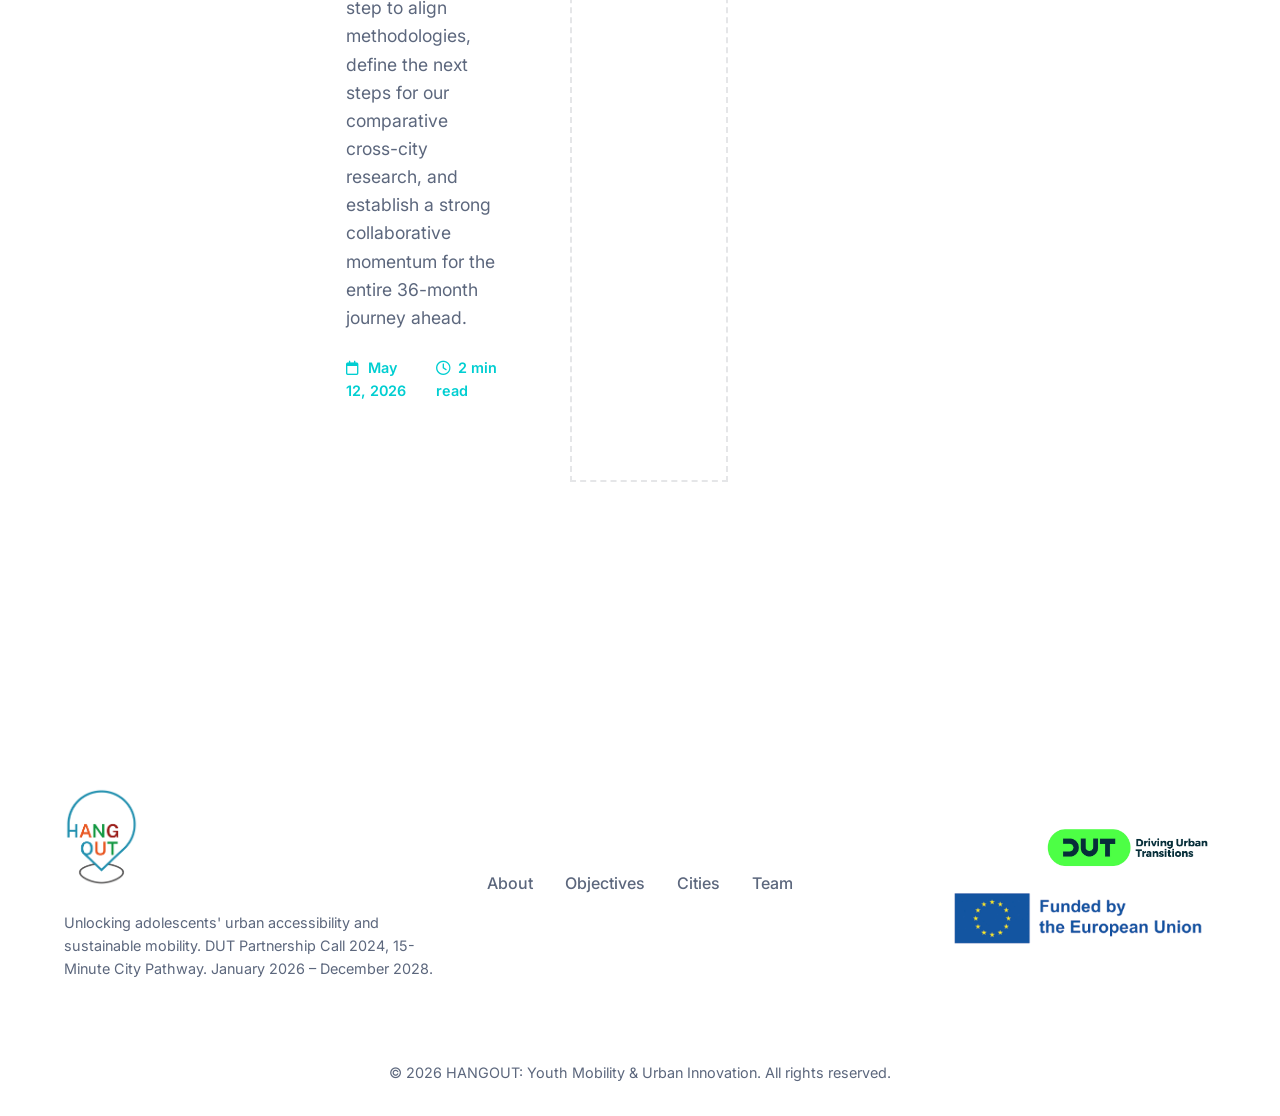
==== commit e051426a: "logo" ====
--- a/news.html
+++ b/news.html
@@ -25,21 +25,27 @@
                         style="height: 100px; max-width: 350px; width: auto; object-fit: contain;">
                 </a>
             </div>
-            <ul class="nav-links">
-                <li><a href="index.html#about">About</a></li>
-                <li><a href="index.html#objectives">Objectives</a></li>
-                <li><a href="index.html#cities">Cities</a></li>
-                <li><a href="index.html#workpackages">Work Plan</a></li>
-                <li><a href="index.html#consortium">Consortium</a></li>
-                <li><a href="news.html" style="color: var(--color-orange); font-weight: 700;">News</a></li>
+            <button class="hamburger" id="hamburger" aria-label="Toggle menu">
+                <i class="fa-solid fa-bars"></i>
+            </button>
+            <ul class="nav-links" id="nav-links">
+                <li><a href="index.html#about"><span data-i18n="T_ABOUT"></span></a></li>
+                <li><a href="index.html#objectives"><span data-i18n="T_OBJECTIVES"></span></a></li>
+                <li><a href="index.html#cities"><span data-i18n="T_CITIES"></span></a></li>
+                <li><a href="index.html#workpackages"><span data-i18n="T_WORK_PLAN"></span></a></li>
+                <li><a href="index.html#consortium"><span data-i18n="T_CONSORTIUM"></span></a></li>
+                <li><a href="news.html" style="color: var(--color-orange); font-weight: 700;"><span
+                            data-i18n="T_NEWS"></span></a></li>
                 <li class="lang-switcher" style="display: flex; gap: 8px; margin-left: 15px; align-items: center;">
-                    <button class="flag-btn" data-lang="pt" title="Português (PT)" onclick="switchLanguage('pt')">🇵🇹</button>
+                    <button class="flag-btn" data-lang="pt" title="Português (PT)"
+                        onclick="switchLanguage('pt')">🇵🇹</button>
                     <button class="flag-btn" data-lang="es" title="Español" onclick="switchLanguage('es')">🇪🇸</button>
-                    <button class="flag-btn" data-lang="nl" title="Nederlands" onclick="switchLanguage('nl')">🇳🇱</button>
+                    <button class="flag-btn" data-lang="nl" title="Nederlands"
+                        onclick="switchLanguage('nl')">🇳🇱</button>
                     <button class="flag-btn" data-lang="da" title="Dansk" onclick="switchLanguage('da')">🇩🇰</button>
                     <button class="flag-btn" data-lang="no" title="Norsk" onclick="switchLanguage('no')">🇳🇴</button>
-                    <div style="width: 1px; height: 20px; background: var(--glass-border); margin: 0 5px;"></div>
-                    <button class="flag-btn active" data-lang="en" title="Reset to English" onclick="switchLanguage('en')" style="font-size: 0.9rem;">🇬🇧</button>
+                    <button class="flag-btn active" data-lang="en" title="Reset to English"
+                        onclick="switchLanguage('en')" style="font-size: 0.9rem;">🇬🇧</button>
                 </li>
             </ul>
         </div>
@@ -54,13 +60,12 @@
         <div class="container text-center"
             style="text-align: center; max-width: 900px; margin: 0 auto; z-index: 10; position:relative;">
             <div class="subtitle text-gradient" style="font-size: 1.5rem; margin-bottom: 0.5rem;"><i
-                    class="fa-solid fa-bolt"></i> Breaking Ground</div>
-            <h1 class="headline" style="font-size: 4rem;">The Latest from <span
-                    style="font-style: italic; color: var(--color-navy);">HANGOUT</span></h1>
-            <p class="description" style="margin: 0 auto; margin-top: 1.5rem; font-size: 1.3rem;">
-                Stay updated on how we are empowering youth mobility, testing innovations, and building tools for the
-                15-minute city generation.
-            </p>
+                    class="fa-solid fa-bolt"></i> <span data-i18n="T_BREAKING_GROUND"></span></div>
+            <h1 class="headline" style="font-size: 4rem;"><span data-i18n="T_THE_LATEST_FROM"></span><span
+                    style="font-style: italic; color: var(--color-navy);"><span data-i18n="T_HANGOUT"></span></span>
+            </h1>
+            <p class="description" style="margin: 0 auto; margin-top: 1.5rem; font-size: 1.3rem;"
+                data-i18n="T_STAY_UPDATED_ON_HOW_WE_ARE_EMP"></p>
         </div>
     </section>
 
@@ -94,22 +99,23 @@
                         <span><i class="fa-regular fa-clock" style="margin-right: 0.3rem;"></i> 2 min read</span>
                     </div>
                 </div>
+            <div id="featured-news-container">
+                <!-- Dynamically populated by news_data.js -->
             </div>
 
             <!-- Standard News Grid -->
-            <div
-                style="display: grid; grid-template-columns: repeat(3, 1fr); gap: 2rem; max-width: 1200px; margin: 0 auto;">
+            <div class="news-grid" id="standard-news-container"
+                style="gap: 2rem; max-width: 1200px; margin: 0 auto;">
 
                 <div class="partner-card"
                     style="cursor: default; transform: none; height: auto; align-items: center; justify-content: center; text-align: center; padding: 4rem 2rem; background: rgba(255, 255, 255, 0.2); border: 2px dashed rgba(11, 19, 43, 0.1); min-height: 300px;">
                     <div style="font-size: 3rem; color: var(--color-text-muted); margin-bottom: 1rem; opacity: 0.5;">
                         <i class="fa-regular fa-newspaper"></i>
                     </div>
-                    <h4
-                        style="font-size: 1.25rem; color: var(--color-text-muted); margin-bottom: 0.5rem; line-height: 1.3;">
-                        More news coming soon...</h4>
-                    <p style="font-size: 0.95rem; color: var(--color-text-muted); opacity: 0.7;">Check back later as our
-                        events and findings are published.</p>
+                    <h4 style="font-size: 1.25rem; color: var(--color-text-muted); margin-bottom: 0.5rem; line-height: 1.3;"
+                        data-i18n="T_MORE_NEWS_COMING_SOON"></h4>
+                    <p style="font-size: 0.95rem; color: var(--color-text-muted); opacity: 0.7;"
+                        data-i18n="T_CHECK_BACK_LATER_AS_OUR_EVENTS"></p>
                 </div>
 
             </div>
@@ -127,17 +133,20 @@
                                 style="height: 100px; width: auto; object-fit: contain;">
                         </a>
                     </div>
-                    <p class="footer-note">Unlocking adolescents' urban accessibility and sustainable mobility. DUT
-                        Partnership Call 2024, 15-Minute City Pathway. January 2026 – December 2028.</p>
+                    <p class="footer-note"><span data-i18n="T_UNLOCKING_ADOLESCENTS_URBAN_AC">Unlocking adolescents'
+                            urban accessibility and sustainable mobility. DUT
+                            Partnership Call 2024, 15-Minute City Pathway. January 2026 – December 2028.</span></p>
                 </div>
                 <ul class="footer-links">
-                    <li><a href="index.html#about">About</a></li>
-                    <li><a href="index.html#objectives">Objectives</a></li>
-                    <li><a href="index.html#cities">Cities</a></li>
-                    <li><a href="index.html#consortium">Team</a></li>
+                    <li><a href="index.html#about"><span data-i18n="T_ABOUT"></span></a></li>
+                    <li><a href="index.html#objectives"><span data-i18n="T_OBJECTIVES"></span></a></li>
+                    <li><a href="index.html#cities"><span data-i18n="T_CITIES"></span></a></li>
+                    <li><a href="index.html#consortium"><span data-i18n="T_TEAM"></span></a></li>
                 </ul>
-                <div style="display: flex; flex-direction: column; gap: 1rem; align-items: flex-end; justify-content: center;">
-                    <img src="DUT.jpg" alt="DUT Logo" style="height: 55px; width: auto; object-fit: contain; mix-blend-mode: multiply;">
+                <div
+                    style="display: flex; flex-direction: column; gap: 1rem; align-items: flex-end; justify-content: center;">
+                    <img src="DUT.png" alt="DUT Logo"
+                        style="height: 55px; width: auto; object-fit: contain; mix-blend-mode: multiply;">
                     <img src="EU.png" alt="EU Logo" style="height: 55px; width: auto; object-fit: contain;">
                 </div>
             </div>
@@ -147,66 +156,16 @@
         </div>
     </footer>
 
-    <script src="translations.js"></script>
-    <script type="text/javascript">
-        let currentLang = 'en';
-
-        function switchLanguage(lang) {
-            if (currentLang === lang) return;
-            currentLang = lang;
-
-            // Update active state of buttons
-            document.querySelectorAll('.flag-btn').forEach(btn => {
-                if (btn.dataset.lang === lang) {
-                    btn.classList.add('active');
-                } else {
-                    btn.classList.remove('active');
-                }
-            });
-
-            // Translate all text nodes
-            const walk = document.createTreeWalker(document.body, NodeFilter.SHOW_TEXT, null, false);
-            let node;
-            const nodesToUpdate = [];
-            while(node = walk.nextNode()) {
-                if (node.parentElement && node.parentElement.tagName === 'SCRIPT') continue;
-                if (node.parentElement && node.parentElement.tagName === 'STYLE') continue;
-                
-                const text = node.nodeValue.trim();
-                if (!text || text === '') continue;
-                
-                // Store original English text if not already stored
-                if (!node.originalText) {
-                    node.originalText = node.nodeValue;
-                }
-
-                const originalText = node.originalText;
-                
-                // Match leading whitespace, content, and trailing whitespace
-                const match = originalText.match(/^(\s*)([\s\S]*?)(\s*)$/);
-                if (!match) continue;
-                
-                // Normalize internal whitespace (newlines, tabs) to a single space for dictionary lookup
-                const lookupKey = match[2].replace(/\s+/g, ' ');
-                const lookupKeyFull = originalText.replace(/\s+/g, ' ');
-                if (!lookupKey) continue;
-                
-                // If translation exists, update
-                if (translations[lang] && translations[lang][lookupKey]) {
-                    nodesToUpdate.push({ node, newValue: match[1] + translations[lang][lookupKey] + match[3] });
-                } else if (translations[lang] && translations[lang][lookupKeyFull]) {
-                    nodesToUpdate.push({ node, newValue: translations[lang][lookupKeyFull] });
-                } else if (lang === 'en') {
-                    // Reset to English
-                    nodesToUpdate.push({ node, newValue: originalText });
-                }
-            }
-            
-            nodesToUpdate.forEach(item => {
-                item.node.nodeValue = item.newValue;
-            });
-        }
-    </script>
+    <script src="news_articles.js"></script>
+    <script src="news_data.js"></script>
+    <script src="script.js"></script>
+    <script src="locales/en.js"></script>
+    <script src="locales/pt.js"></script>
+    <script src="locales/es.js"></script>
+    <script src="locales/nl.js"></script>
+    <script src="locales/da.js"></script>
+    <script src="locales/no.js"></script>
+    <script src="i18n.js"></script>
     <style>
         .flag-btn {
             background: none;
@@ -218,11 +177,13 @@
             transition: all 0.2s ease;
             opacity: 0.7;
         }
+
         .flag-btn:hover {
             background: rgba(0, 0, 0, 0.05);
             transform: scale(1.1);
             opacity: 0.9;
         }
+
         .flag-btn.active {
             background: rgba(0, 206, 209, 0.2);
             border: 2px solid var(--color-teal, #00ced1);
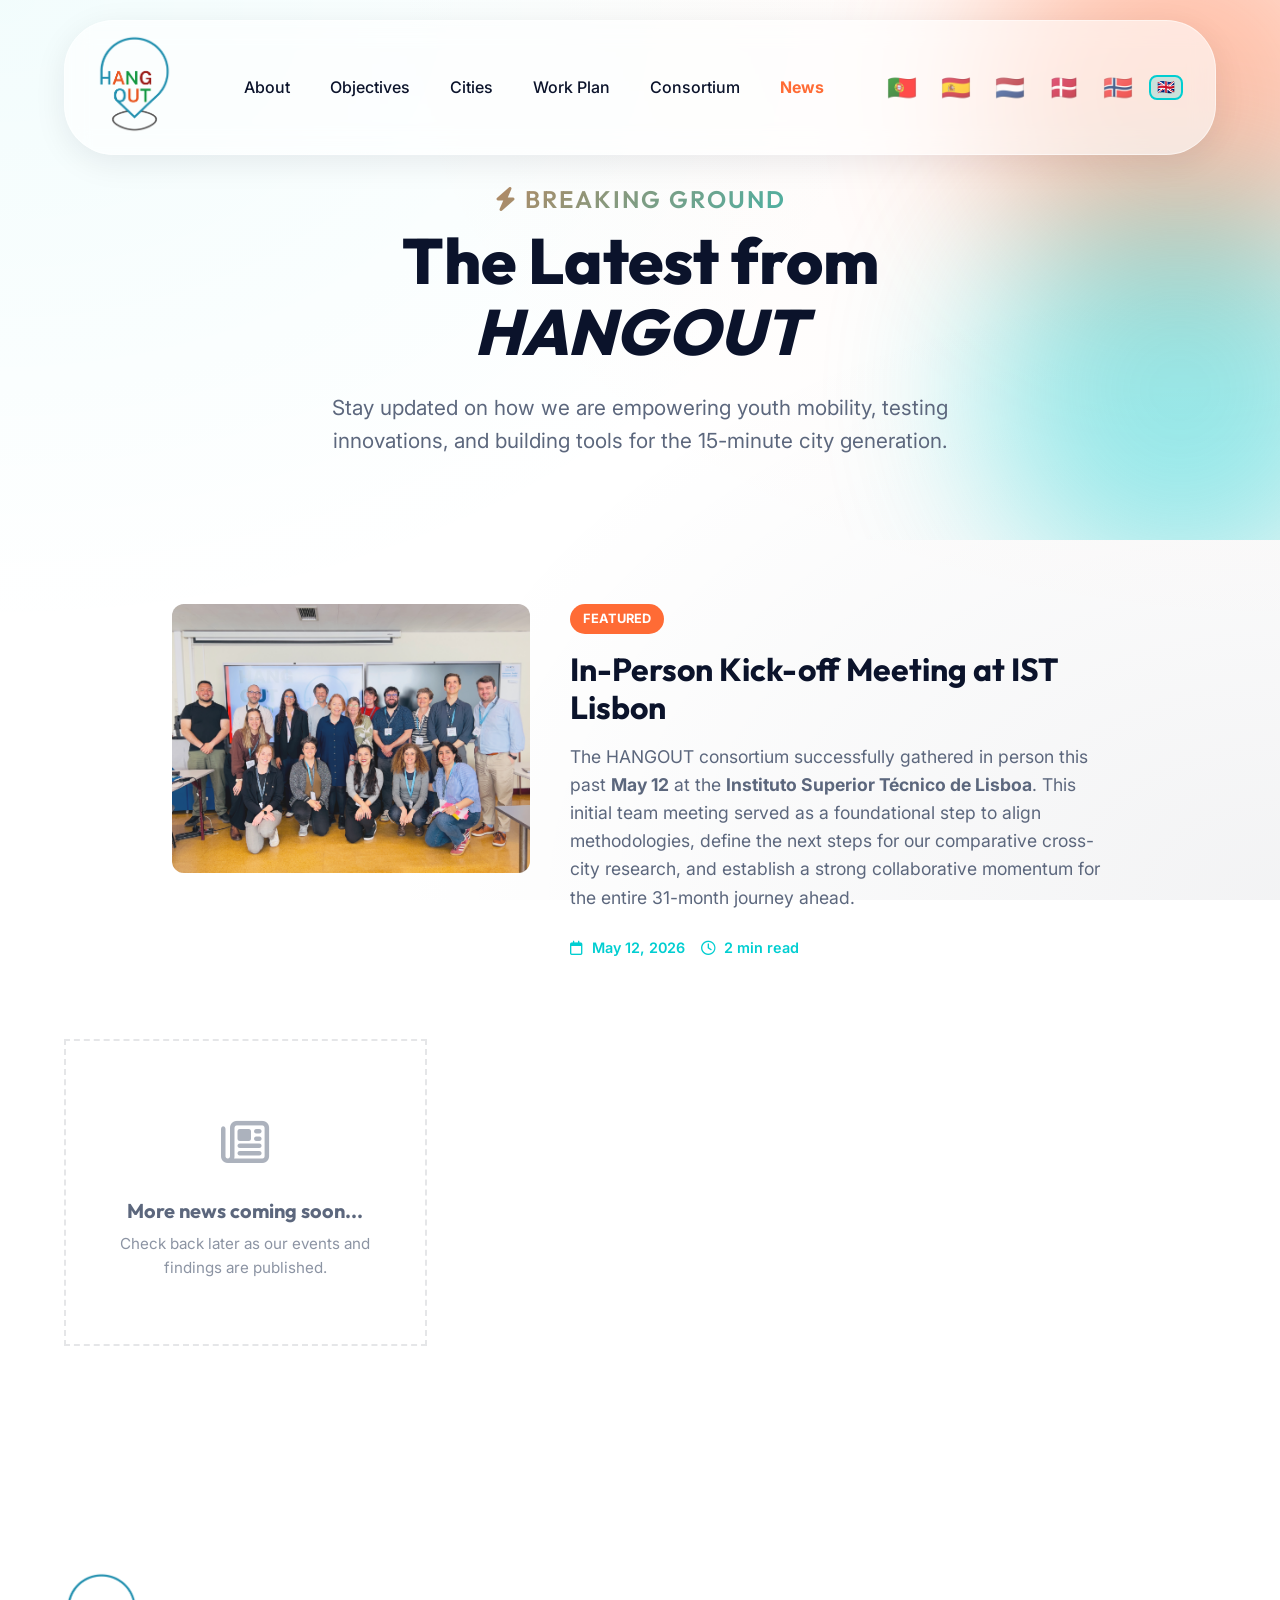
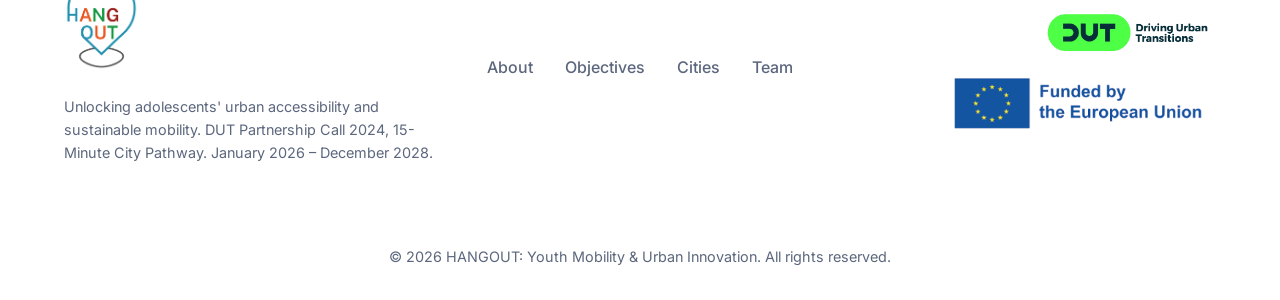
==== commit 3bc2744e: "News-consortium" ====
--- a/news.html
+++ b/news.html
@@ -88,10 +88,10 @@
                         In-Person Kick-off Meeting at IST Lisbon</h3>
                     <p
                         style="color: var(--color-text-muted); font-size: 1.1rem; line-height: 1.6; margin-bottom: 1.5rem;">
-                        The HANGOUT consortium is set to gather in person this upcoming <strong>May 12</strong> at the
-                        <strong>Instituto Superior Técnico de Lisboa</strong>. This initial team meeting will serve as a
+                        The HANGOUT consortium successfully gathered in person this past <strong>May 12</strong> at the
+                        <strong>Instituto Superior Técnico de Lisboa</strong>. This initial team meeting served as a
                         foundational step to align methodologies, define the next steps for our comparative cross-city
-                        research, and establish a strong collaborative momentum for the entire 36-month journey ahead.
+                        research, and establish a strong collaborative momentum for the entire 31-month journey ahead.
                     </p>
                     <div
                         style="display: flex; align-items: center; gap: 1rem; font-size: 0.9rem; font-weight: 600; color: var(--color-teal);">
@@ -99,13 +99,13 @@
                         <span><i class="fa-regular fa-clock" style="margin-right: 0.3rem;"></i> 2 min read</span>
                     </div>
                 </div>
+            </div>
             <div id="featured-news-container">
                 <!-- Dynamically populated by news_data.js -->
             </div>
 
             <!-- Standard News Grid -->
-            <div class="news-grid" id="standard-news-container"
-                style="gap: 2rem; max-width: 1200px; margin: 0 auto;">
+            <div class="news-grid" id="standard-news-container" style="gap: 2rem; max-width: 1200px; margin: 0 auto;">
 
                 <div class="partner-card"
                     style="cursor: default; transform: none; height: auto; align-items: center; justify-content: center; text-align: center; padding: 4rem 2rem; background: rgba(255, 255, 255, 0.2); border: 2px dashed rgba(11, 19, 43, 0.1); min-height: 300px;">
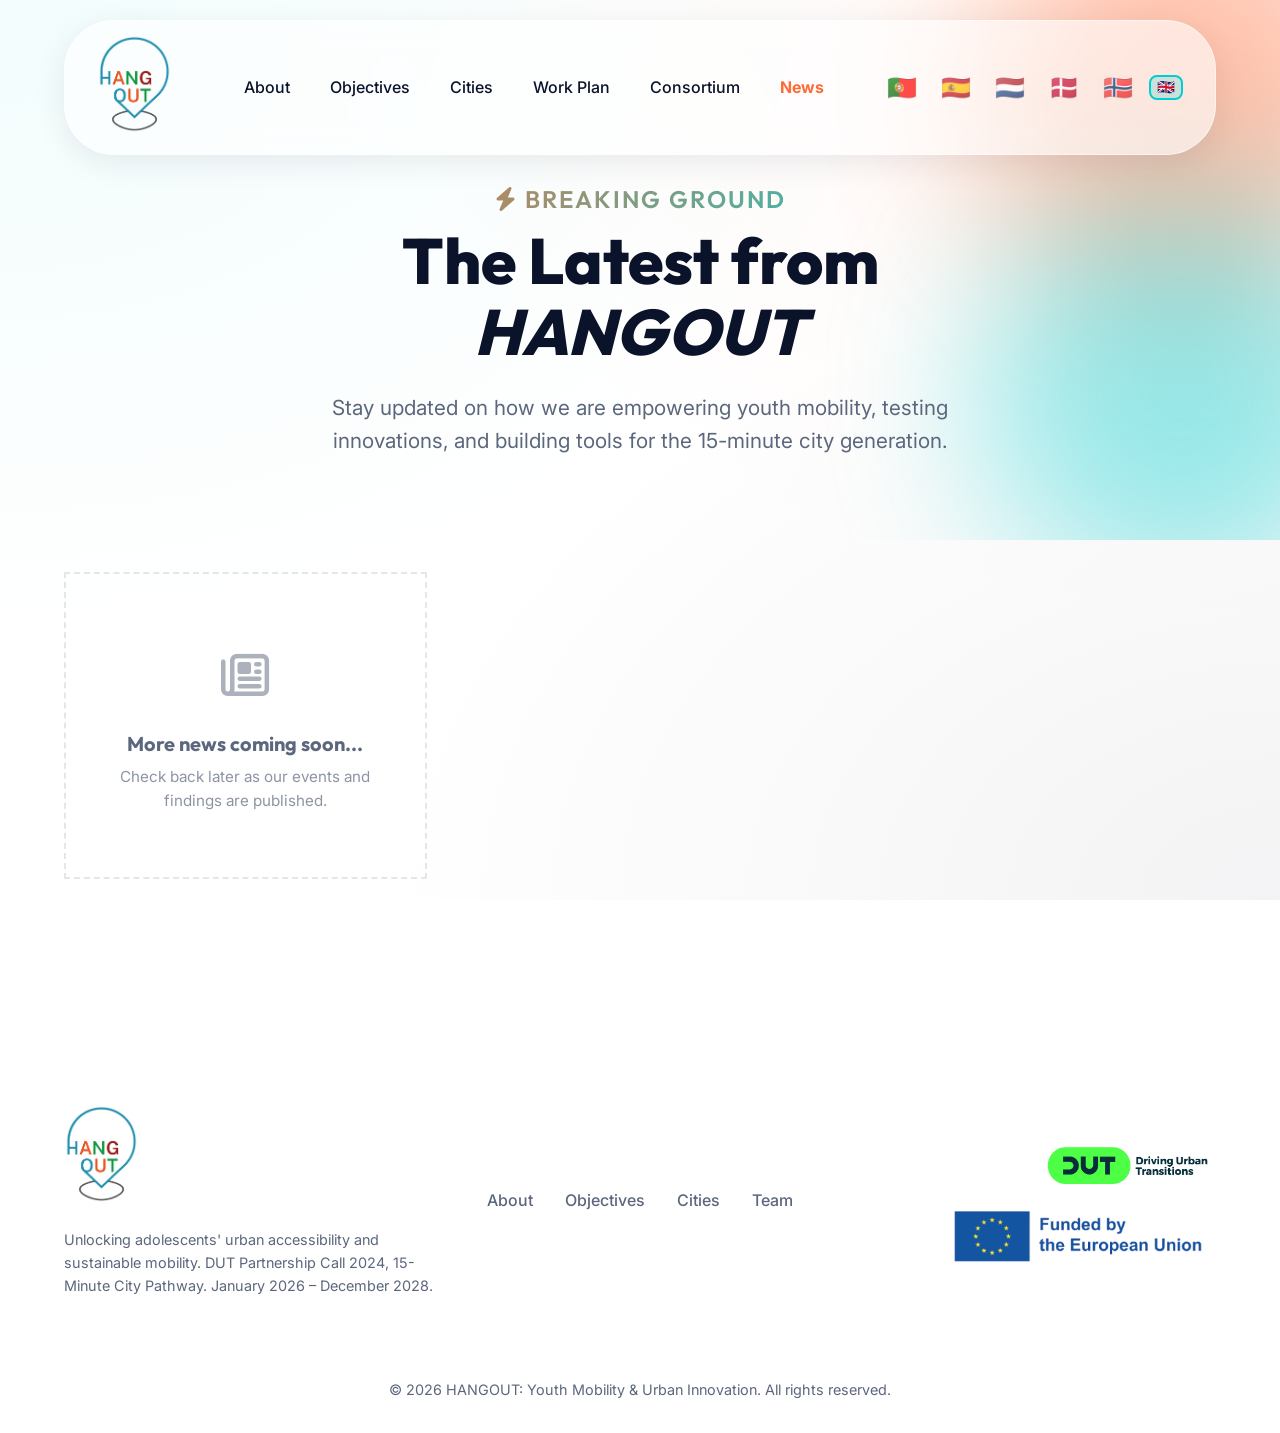
==== commit 1f8f96a2: "#1 goatcounter implemented" ====
--- a/news.html
+++ b/news.html
@@ -73,33 +73,6 @@
     <section class="news-updates" style="padding: 2rem 0 6rem; position: relative; z-index: 10;">
         <div class="container">
             <!-- News Feature Card -->
-            <div class="partner-card"
-                style="display: grid; grid-template-columns: 1fr 1.5fr; gap: 2.5rem; text-align: left; padding: 2rem; max-width: 1000px; margin: 0 auto 3rem; cursor: default; transform: none; height: auto;">
-                <div
-                    style="border-radius: 12px; overflow: hidden; background: rgba(0,0,0,0.05); aspect-ratio: 4/3; display: flex; align-items: center; justify-content: center;">
-                    <img src="IMG_4192.jpeg" alt="Youth Mobility Kickoff"
-                        style="width: 100%; height: 100%; object-fit: cover; opacity: 0.9;">
-                </div>
-                <div style="display: flex; flex-direction: column; justify-content: center;">
-                    <span
-                        style="display: inline-block; padding: 0.3rem 0.8rem; background: var(--color-orange); color: white; border-radius: 50px; font-size: 0.8rem; font-weight: 700; text-transform: uppercase; margin-bottom: 1rem; width: fit-content;">Featured</span>
-                    <h3
-                        style="font-family: var(--font-heading); font-size: 2rem; color: var(--color-navy); margin-bottom: 1rem; line-height: 1.2;">
-                        In-Person Kick-off Meeting at IST Lisbon</h3>
-                    <p
-                        style="color: var(--color-text-muted); font-size: 1.1rem; line-height: 1.6; margin-bottom: 1.5rem;">
-                        The HANGOUT consortium successfully gathered in person this past <strong>May 12</strong> at the
-                        <strong>Instituto Superior Técnico de Lisboa</strong>. This initial team meeting served as a
-                        foundational step to align methodologies, define the next steps for our comparative cross-city
-                        research, and establish a strong collaborative momentum for the entire 31-month journey ahead.
-                    </p>
-                    <div
-                        style="display: flex; align-items: center; gap: 1rem; font-size: 0.9rem; font-weight: 600; color: var(--color-teal);">
-                        <span><i class="fa-regular fa-calendar" style="margin-right: 0.3rem;"></i> May 12, 2026</span>
-                        <span><i class="fa-regular fa-clock" style="margin-right: 0.3rem;"></i> 2 min read</span>
-                    </div>
-                </div>
-            </div>
             <div id="featured-news-container">
                 <!-- Dynamically populated by news_data.js -->
             </div>
@@ -166,6 +139,7 @@
     <script src="locales/da.js"></script>
     <script src="locales/no.js"></script>
     <script src="i18n.js"></script>
+    <script data-goatcounter="https://hangout.goatcounter.com/count" async src="//gc.zgo.at/count.js"></script>
     <style>
         .flag-btn {
             background: none;
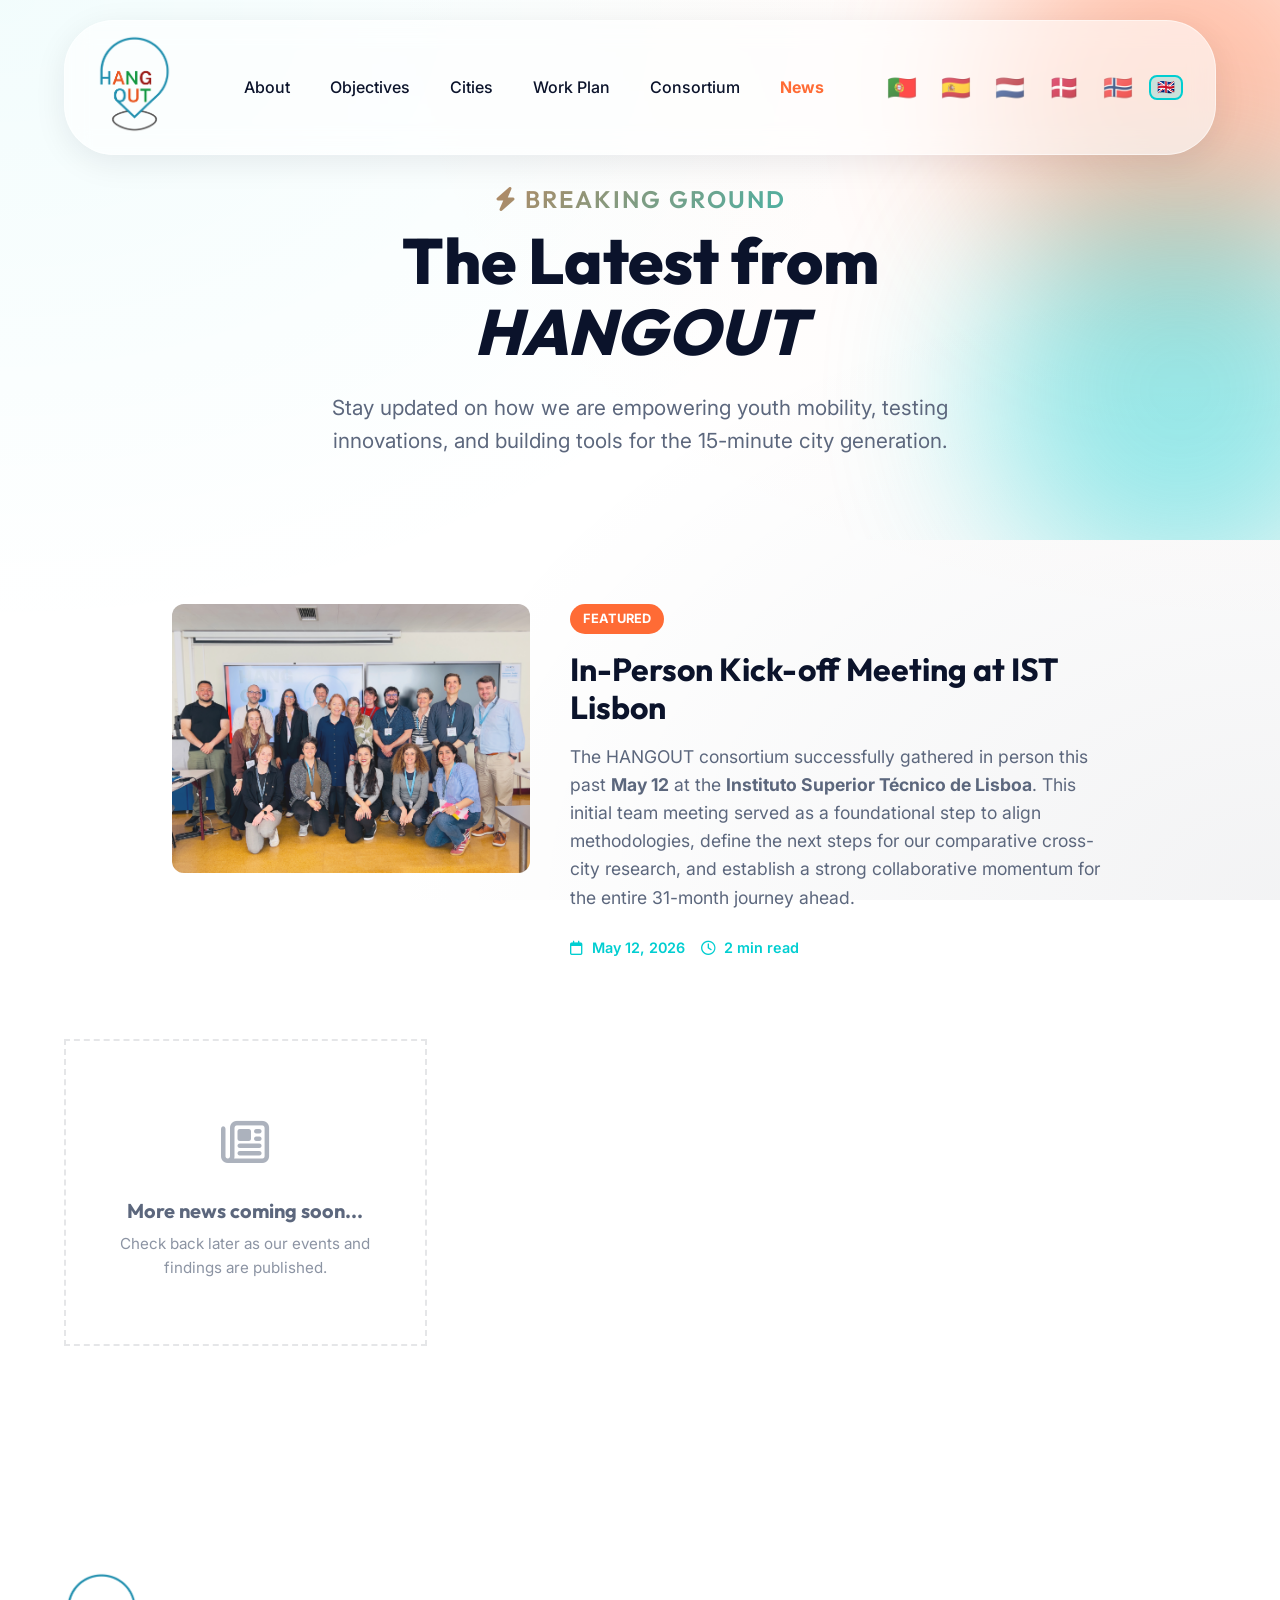
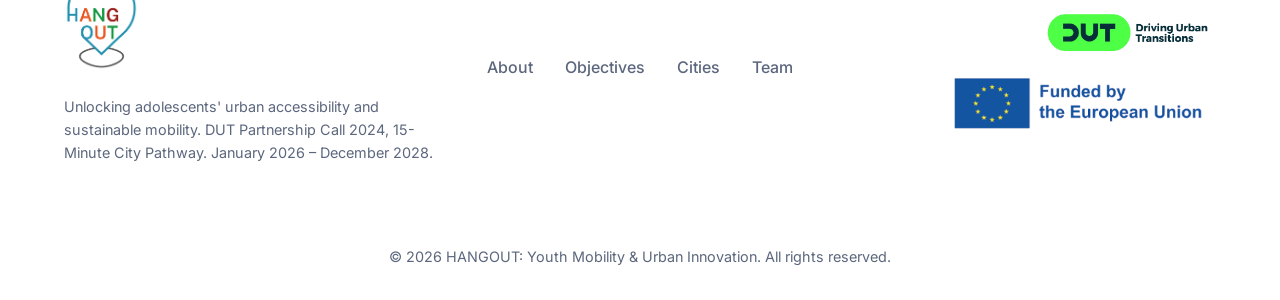
==== commit d0d898ae: "Merge branch 'main' of github.com:U-Shift/Hangout-Website" ====
--- a/news.html
+++ b/news.html
@@ -73,6 +73,33 @@
     <section class="news-updates" style="padding: 2rem 0 6rem; position: relative; z-index: 10;">
         <div class="container">
             <!-- News Feature Card -->
+            <div class="partner-card"
+                style="display: grid; grid-template-columns: 1fr 1.5fr; gap: 2.5rem; text-align: left; padding: 2rem; max-width: 1000px; margin: 0 auto 3rem; cursor: default; transform: none; height: auto;">
+                <div
+                    style="border-radius: 12px; overflow: hidden; background: rgba(0,0,0,0.05); aspect-ratio: 4/3; display: flex; align-items: center; justify-content: center;">
+                    <img src="IMG_4192.jpeg" alt="Youth Mobility Kickoff"
+                        style="width: 100%; height: 100%; object-fit: cover; opacity: 0.9;">
+                </div>
+                <div style="display: flex; flex-direction: column; justify-content: center;">
+                    <span
+                        style="display: inline-block; padding: 0.3rem 0.8rem; background: var(--color-orange); color: white; border-radius: 50px; font-size: 0.8rem; font-weight: 700; text-transform: uppercase; margin-bottom: 1rem; width: fit-content;">Featured</span>
+                    <h3
+                        style="font-family: var(--font-heading); font-size: 2rem; color: var(--color-navy); margin-bottom: 1rem; line-height: 1.2;">
+                        In-Person Kick-off Meeting at IST Lisbon</h3>
+                    <p
+                        style="color: var(--color-text-muted); font-size: 1.1rem; line-height: 1.6; margin-bottom: 1.5rem;">
+                        The HANGOUT consortium successfully gathered in person this past <strong>May 12</strong> at the
+                        <strong>Instituto Superior Técnico de Lisboa</strong>. This initial team meeting served as a
+                        foundational step to align methodologies, define the next steps for our comparative cross-city
+                        research, and establish a strong collaborative momentum for the entire 31-month journey ahead.
+                    </p>
+                    <div
+                        style="display: flex; align-items: center; gap: 1rem; font-size: 0.9rem; font-weight: 600; color: var(--color-teal);">
+                        <span><i class="fa-regular fa-calendar" style="margin-right: 0.3rem;"></i> May 12, 2026</span>
+                        <span><i class="fa-regular fa-clock" style="margin-right: 0.3rem;"></i> 2 min read</span>
+                    </div>
+                </div>
+            </div>
             <div id="featured-news-container">
                 <!-- Dynamically populated by news_data.js -->
             </div>
